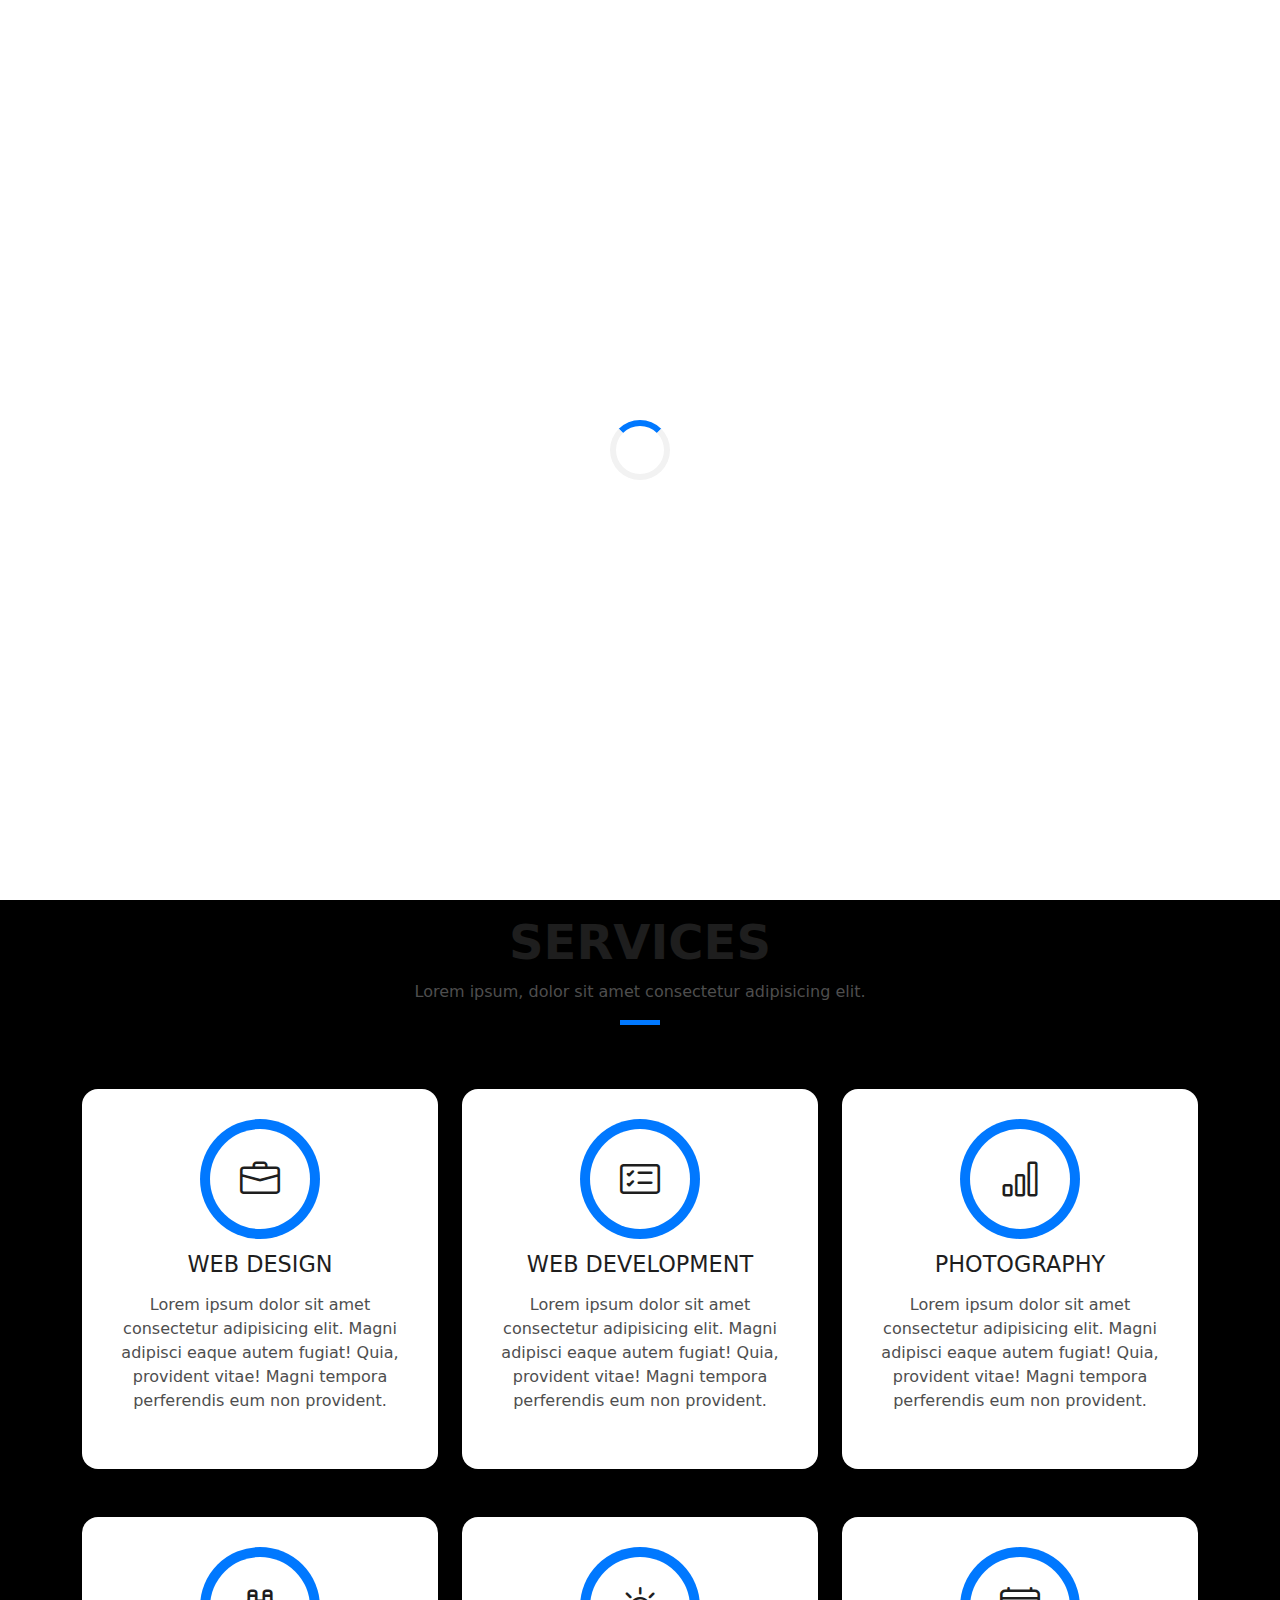
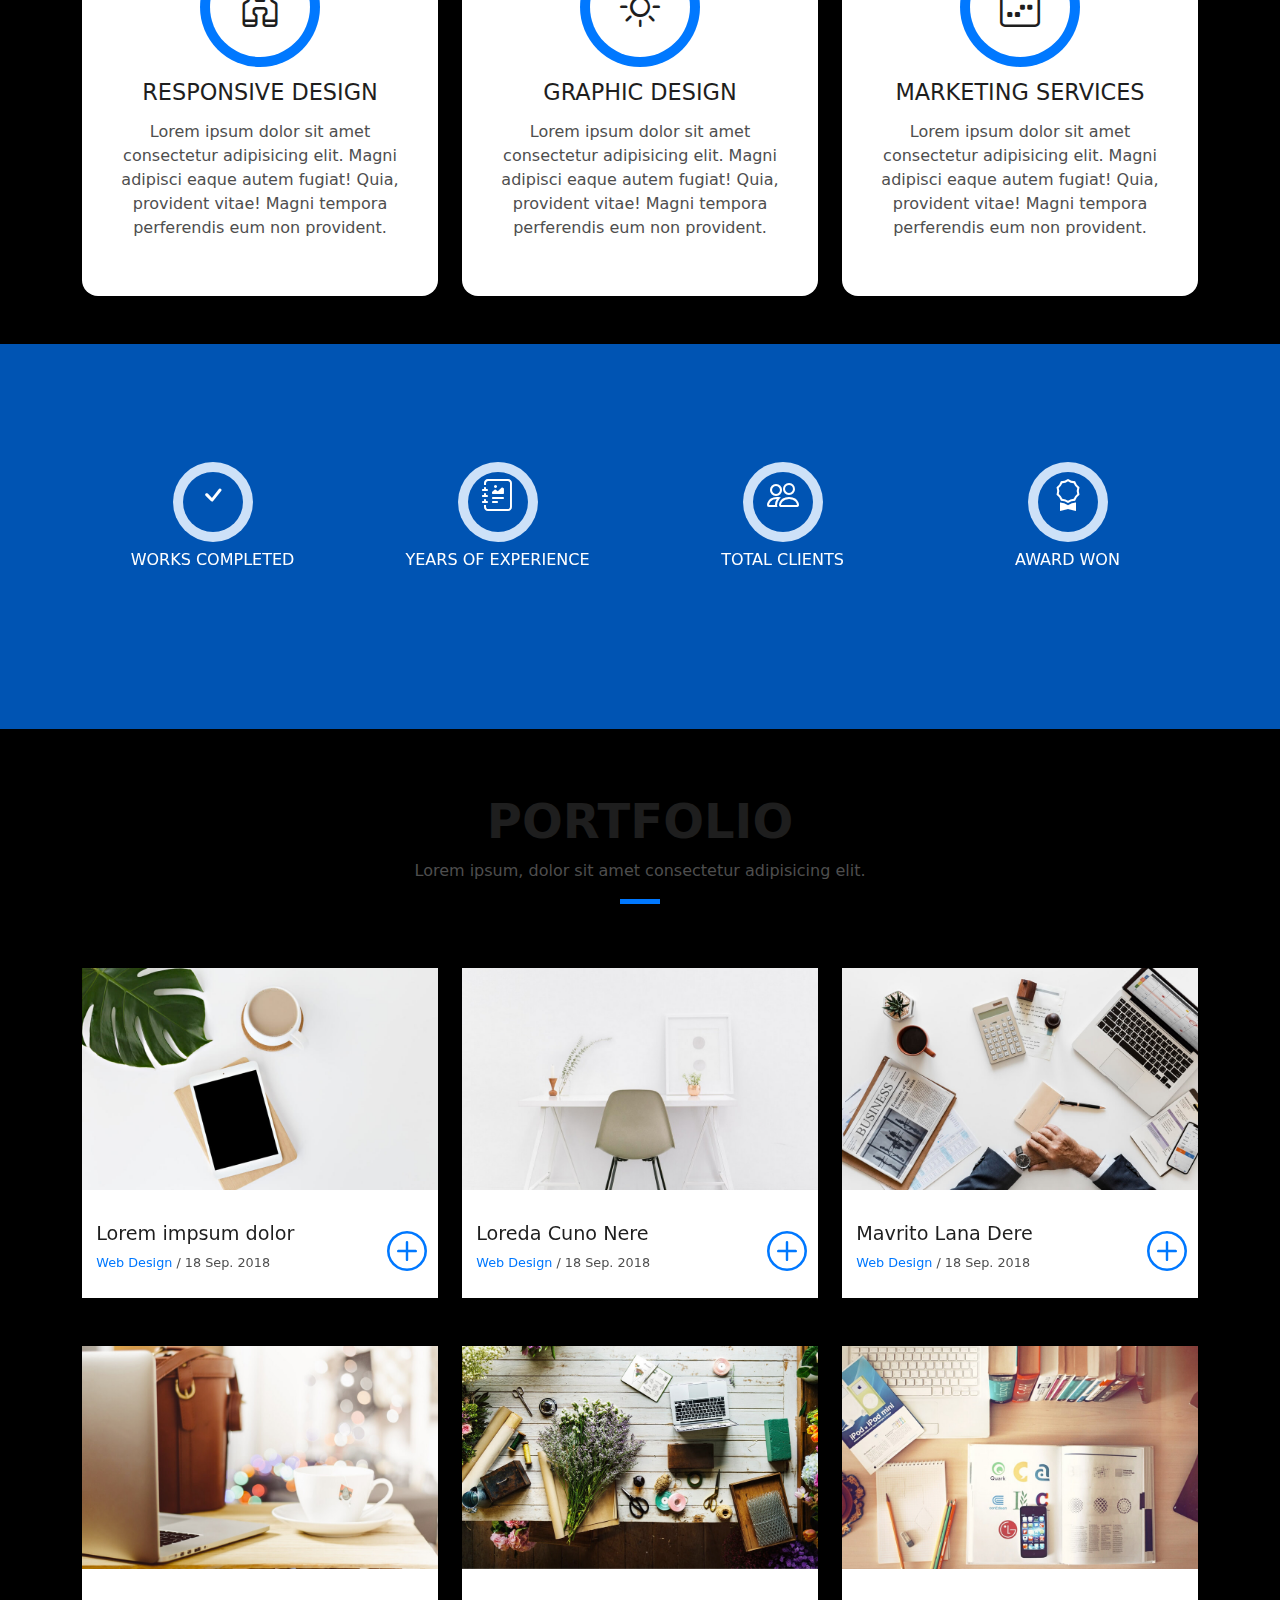
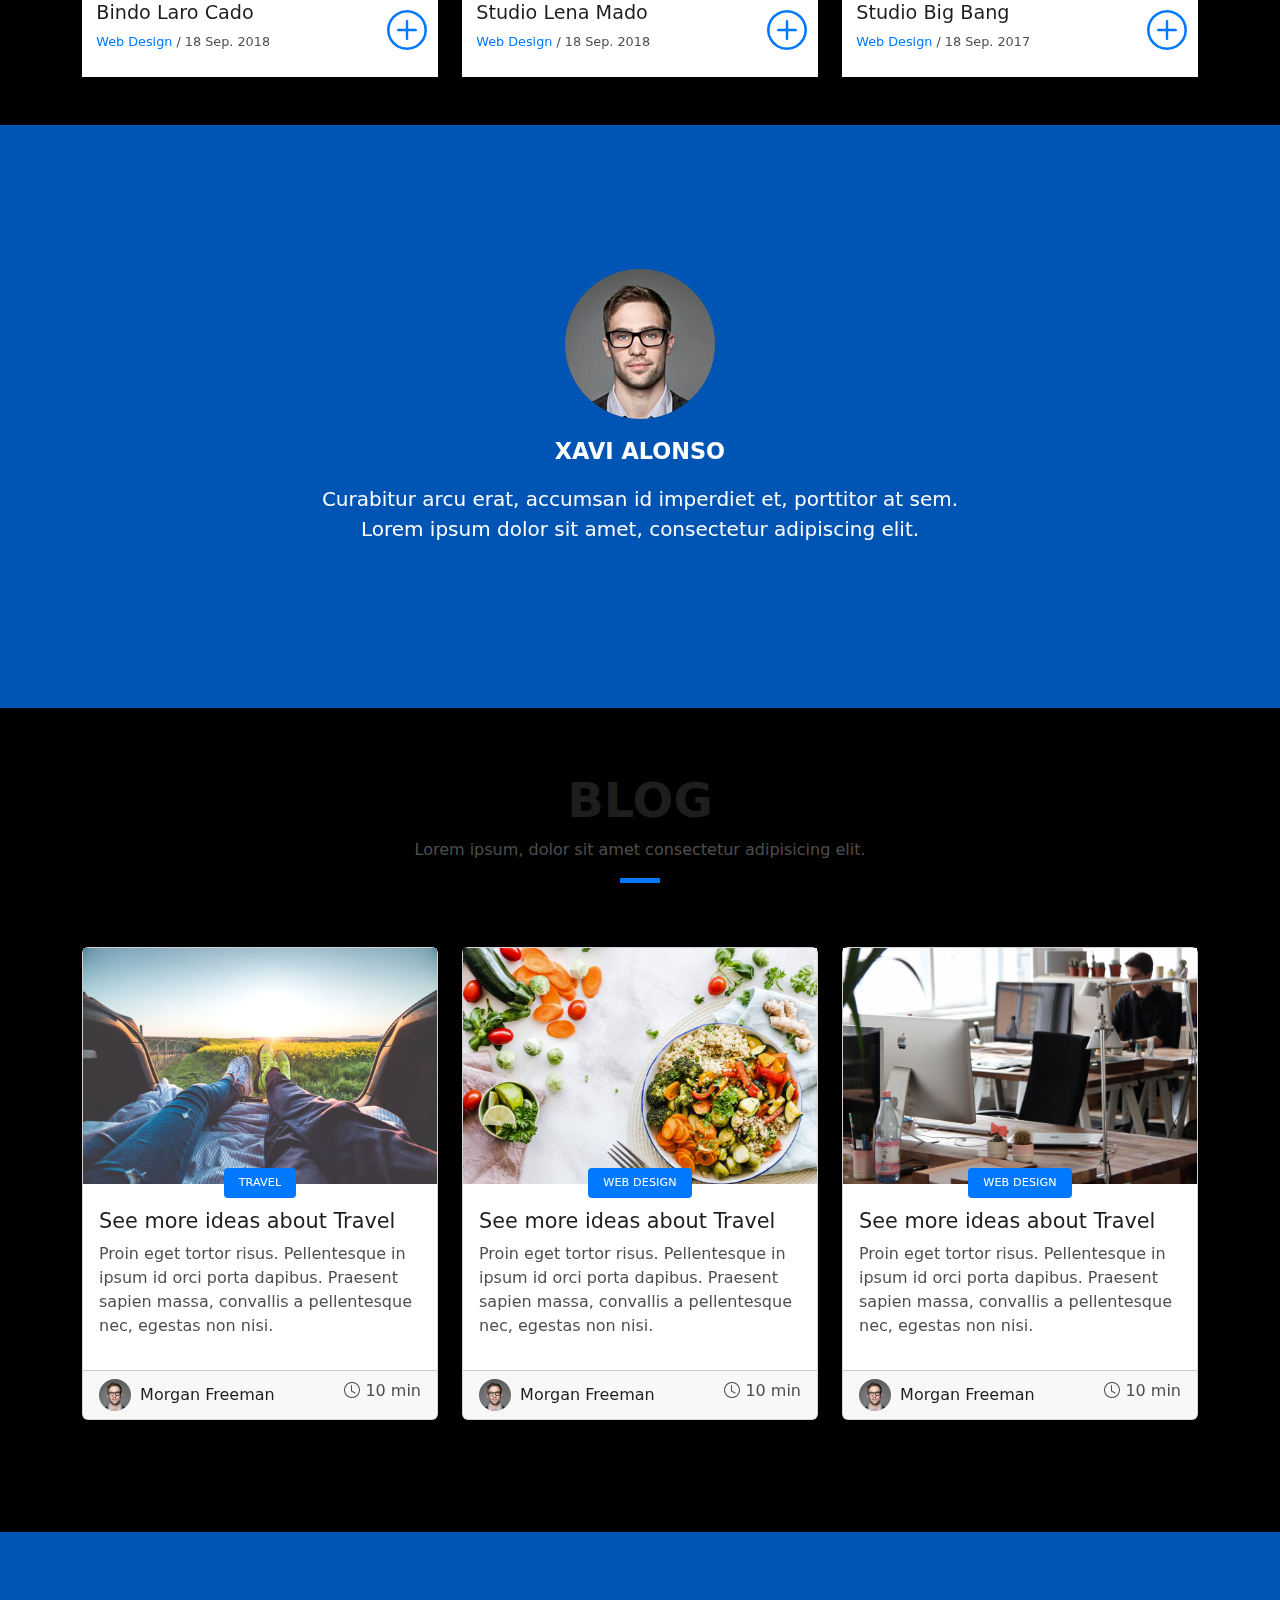
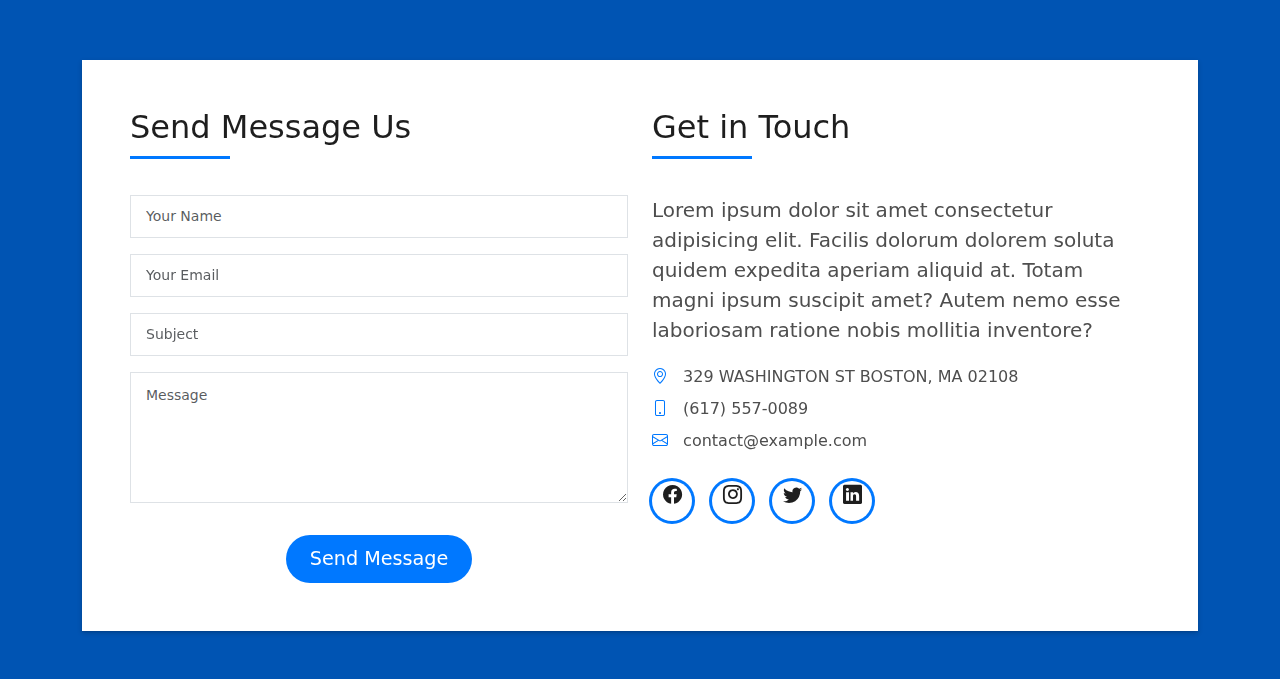
==== index.html @ e600f0d4 "Update index.html" ====
<!DOCTYPE html>
<html lang="en">

<head>
  <meta charset="utf-8">
  <meta content="width=device-width, initial-scale=1.0" name="viewport">

  <title>Eva's Portfolio - Index</title>
  <meta content="" name="description">
  <meta content="" name="keywords">

  <!-- Favicons -->
  <link href="assets/img/favicon.png" rel="icon">
  <link href="assets/img/apple-touch-icon.png" rel="apple-touch-icon">

  <!-- Vendor CSS Files -->
  <link href="assets/vendor/more/css/bootstrap.min.css" rel="stylesheet">
  <link href="assets/vendor/bootstrap-icons/bootstrap-icons.css" rel="stylesheet">
  <link href="assets/vendor/glightbox/css/glightbox.min.css" rel="stylesheet">
  <link href="assets/vendor/swiper/swiper-bundle.min.css" rel="stylesheet">

  <!-- Main CSS File -->
  <link href="assets/css/style.css" rel="stylesheet">

</head>

<body>

  <!-- ======= Header ======= -->
  <header id="header" class="fixed-top">
    <div class="container d-flex align-items-center justify-content-between">

      <!-- <h1 class="logo"><a href="index.html">Eva</a></h1></a>-->
      <a href="index.html" class="logo"><img src="assets/img/logo.png" alt="" class="img-fluid">

      <nav id="navbar" class="navbar">
        <ul>
          <li><a class="nav-link scrollto active" href="#hero">Home</a></li>
          <li><a class="nav-link scrollto" href="#about">About</a></li>
          <li><a class="nav-link scrollto" href="#services">Services</a></li>
          <li><a class="nav-link scrollto " href="#work">Work</a></li>
          <li><a class="nav-link scrollto " href="#blog">Blog</a></li>
          <li class="dropdown"><a href="#"><span>Drop Down</span> <i class="bi bi-chevron-down"></i></a>
            <ul>
              <li><a href="#">Drop Down 1</a></li>
              <li class="dropdown"><a href="#"><span>Deep Drop Down</span> <i class="bi bi-chevron-right"></i></a>
                <ul>
                  <li><a href="#">Deep Drop Down 1</a></li>
                  <li><a href="#">Deep Drop Down 2</a></li>
                  <li><a href="#">Deep Drop Down 3</a></li>
                  <li><a href="#">Deep Drop Down 4</a></li>
                  <li><a href="#">Deep Drop Down 5</a></li>
                </ul>
              </li>
              <li><a href="#">Drop Down 2</a></li>
              <li><a href="#">Drop Down 3</a></li>
              <li><a href="#">Drop Down 4</a></li>
            </ul>
          </li>
          <li><a class="nav-link scrollto" href="#contact">Contact</a></li>
        </ul>
        <i class="bi bi-list mobile-nav-toggle"></i>
      </nav><!-- .navbar -->

    </div>
  </header><!-- End Header -->

  <!-- ======= Hero Section ======= -->
<!-- The video -->
<video autoplay muted loop id="myVideo">
  <source src="vid-bg.mp4" type="video/mp4">
</video>
  
 <!-- <div id="hero" class="hero route bg-image" style="background-image: url(assets/img/eva-bg.jpeg)"> -->
    <div class="overlay-itro"></div>
    <div class="hero-content display-table">
      <div class="table-cell">
        <div class="container">
          <!--<p class="display-6 color-d">Hello, world!</p>-->
          <h1 class="hero-title mb-4">I am Eva Lim</h1>
          <p class="hero-subtitle"><span class="typed" data-typed-items="Business Analyst, Enthusiastic, Explorer, Motivated"></span></p>
          <!-- <p class="pt-3"><a class="btn btn-primary btn js-scroll px-4" href="#about" role="button">Learn More</a></p> -->
        </div>
      </div>
    </div>
  </div><!-- End Hero Section -->

  <main id="main">

    <!-- ======= About Section ======= -->
    <section id="about" class="about-mf sect-pt4 route">
      <div class="container">
        <div class="row">
          <div class="col-sm-12">
            <div class="box-shadow-full">
              <div class="row">
                <div class="col-md-6">
                  <div class="row">
                    <div class="col-sm-6 col-md-5">
                      <div class="about-img">
                        <img src="assets/img/testimonial-2.jpg" class="img-fluid rounded b-shadow-a" alt="">
                      </div>
                    </div>
                    <div class="col-sm-6 col-md-7">
                      <div class="about-info">
                        <p><span class="title-s">Name: </span> <span>Eva Lim</span></p>
                        <p><span class="title-s">Profile: </span> <span>Business Analyst</span></p>
                        <p><span class="title-s">Email: </span> <span>evalim0509@gmail.com</span></p>
                        <p><span class="title-s">Phone: </span> <span>+6018-3106902</span></p>
                      </div>
                    </div>
                  </div>
                  <div class="skill-mf">
                    <p class="title-s">Skill</p>
                    <span>HTML</span> <span class="pull-right">85%</span>
                    <div class="progress">
                      <div class="progress-bar" role="progressbar" style="width: 85%;" aria-valuenow="85" aria-valuemin="0" aria-valuemax="100"></div>
                    </div>
                    <span>CSS3</span> <span class="pull-right">75%</span>
                    <div class="progress">
                      <div class="progress-bar" role="progressbar" style="width: 75%" aria-valuenow="75" aria-valuemin="0" aria-valuemax="100"></div>
                    </div>
                    <span>PHP</span> <span class="pull-right">50%</span>
                    <div class="progress">
                      <div class="progress-bar" role="progressbar" style="width: 50%" aria-valuenow="50" aria-valuemin="0" aria-valuemax="100"></div>
                    </div>
                    <span>JAVASCRIPT</span> <span class="pull-right">90%</span>
                    <div class="progress">
                      <div class="progress-bar" role="progressbar" style="width: 90%" aria-valuenow="90" aria-valuemin="0" aria-valuemax="100"></div>
                    </div>
                  </div>
                </div>
                <div class="col-md-6">
                  <div class="about-me pt-4 pt-md-0">
                    <div class="title-box-2">
                      <h5 class="title-left">
                        About me
                      </h5>
                    </div>
                    <p class="lead">
                      Curabitur non nulla sit amet nisl tempus convallis quis ac lectus. Curabitur arcu erat, accumsan id
                      imperdiet et, porttitor
                      at sem. Praesent sapien massa, convallis a pellentesque nec, egestas non nisi. Nulla
                      porttitor accumsan tincidunt.
                    </p>
                    <p class="lead">
                      Mauris blandit aliquet elit, eget tincidunt nibh pulvinar a. Vivamus suscipit tortor eget felis
                      porttitor volutpat. Vestibulum
                      ac diam sit amet quam vehicula elementum sed sit amet dui. porttitor at sem.
                    </p>
                    <p class="lead">
                      Nulla porttitor accumsan tincidunt. Quisque velit nisi, pretium ut lacinia in, elementum id enim.
                      Nulla porttitor accumsan
                      tincidunt. Mauris blandit aliquet elit, eget tincidunt nibh pulvinar a.
                    </p>
                  </div>
                </div>
              </div>
            </div>
          </div>
        </div>
      </div>
    </section><!-- End About Section -->

    <!-- ======= Services Section ======= -->
    <section id="services" class="services-mf pt-5 route">
      <div class="container">
        <div class="row">
          <div class="col-sm-12">
            <div class="title-box text-center">
              <h3 class="title-a">
                Services
              </h3>
              <p class="subtitle-a">
                Lorem ipsum, dolor sit amet consectetur adipisicing elit.
              </p>
              <div class="line-mf"></div>
            </div>
          </div>
        </div>
        <div class="row">
          <div class="col-md-4">
            <div class="service-box">
              <div class="service-ico">
                <span class="ico-circle"><i class="bi bi-briefcase"></i></span>
              </div>
              <div class="service-content">
                <h2 class="s-title">Web Design</h2>
                <p class="s-description text-center">
                  Lorem ipsum dolor sit amet consectetur adipisicing elit. Magni adipisci eaque autem fugiat! Quia,
                  provident vitae! Magni
                  tempora perferendis eum non provident.
                </p>
              </div>
            </div>
          </div>
          <div class="col-md-4">
            <div class="service-box">
              <div class="service-ico">
                <span class="ico-circle"><i class="bi bi-card-checklist"></i></span>
              </div>
              <div class="service-content">
                <h2 class="s-title">Web Development</h2>
                <p class="s-description text-center">
                  Lorem ipsum dolor sit amet consectetur adipisicing elit. Magni adipisci eaque autem fugiat! Quia,
                  provident vitae! Magni
                  tempora perferendis eum non provident.
                </p>
              </div>
            </div>
          </div>
          <div class="col-md-4">
            <div class="service-box">
              <div class="service-ico">
                <span class="ico-circle"><i class="bi bi-bar-chart"></i></span>
              </div>
              <div class="service-content">
                <h2 class="s-title">Photography</h2>
                <p class="s-description text-center">
                  Lorem ipsum dolor sit amet consectetur adipisicing elit. Magni adipisci eaque autem fugiat! Quia,
                  provident vitae! Magni
                  tempora perferendis eum non provident.
                </p>
              </div>
            </div>
          </div>
          <div class="col-md-4">
            <div class="service-box">
              <div class="service-ico">
                <span class="ico-circle"><i class="bi bi-binoculars"></i></span>
              </div>
              <div class="service-content">
                <h2 class="s-title">Responsive Design</h2>
                <p class="s-description text-center">
                  Lorem ipsum dolor sit amet consectetur adipisicing elit. Magni adipisci eaque autem fugiat! Quia,
                  provident vitae! Magni
                  tempora perferendis eum non provident.
                </p>
              </div>
            </div>
          </div>
          <div class="col-md-4">
            <div class="service-box">
              <div class="service-ico">
                <span class="ico-circle"><i class="bi bi-brightness-high"></i></span>
              </div>
              <div class="service-content">
                <h2 class="s-title">Graphic Design</h2>
                <p class="s-description text-center">
                  Lorem ipsum dolor sit amet consectetur adipisicing elit. Magni adipisci eaque autem fugiat! Quia,
                  provident vitae! Magni
                  tempora perferendis eum non provident.
                </p>
              </div>
            </div>
          </div>
          <div class="col-md-4">
            <div class="service-box">
              <div class="service-ico">
                <span class="ico-circle"><i class="bi bi-calendar4-week"></i></span>
              </div>
              <div class="service-content">
                <h2 class="s-title">Marketing Services</h2>
                <p class="s-description text-center">
                  Lorem ipsum dolor sit amet consectetur adipisicing elit. Magni adipisci eaque autem fugiat! Quia,
                  provident vitae! Magni
                  tempora perferendis eum non provident.
                </p>
              </div>
            </div>
          </div>
        </div>
      </div>
    </section><!-- End Services Section -->

    <!-- ======= Counter Section ======= -->
    <div class="section-counter paralax-mf bg-image" style="background-image: url(assets/img/counters-bg.jpg)">
      <div class="overlay-mf"></div>
      <div class="container position-relative">
        <div class="row">
          <div class="col-sm-3 col-lg-3">
            <div class="counter-box counter-box pt-4 pt-md-0">
              <div class="counter-ico">
                <span class="ico-circle"><i class="bi bi-check"></i></span>
              </div>
              <div class="counter-num">
                <p data-purecounter-start="0" data-purecounter-end="450" data-purecounter-duration="1" class="counter purecounter"></p>
                <span class="counter-text">WORKS COMPLETED</span>
              </div>
            </div>
          </div>
          <div class="col-sm-3 col-lg-3">
            <div class="counter-box pt-4 pt-md-0">
              <div class="counter-ico">
                <span class="ico-circle"><i class="bi bi-journal-richtext"></i></span>
              </div>
              <div class="counter-num">
                <p data-purecounter-start="0" data-purecounter-end="25" data-purecounter-duration="1" class="counter purecounter"></p>
                <span class="counter-text">YEARS OF EXPERIENCE</span>
              </div>
            </div>
          </div>
          <div class="col-sm-3 col-lg-3">
            <div class="counter-box pt-4 pt-md-0">
              <div class="counter-ico">
                <span class="ico-circle"><i class="bi bi-people"></i></span>
              </div>
              <div class="counter-num">
                <p data-purecounter-start="0" data-purecounter-end="550" data-purecounter-duration="1" class="counter purecounter"></p>
                <span class="counter-text">TOTAL CLIENTS</span>
              </div>
            </div>
          </div>
          <div class="col-sm-3 col-lg-3">
            <div class="counter-box pt-4 pt-md-0">
              <div class="counter-ico">
                <span class="ico-circle"><i class="bi bi-award"></i></span>
              </div>
              <div class="counter-num">
                <p data-purecounter-start="0" data-purecounter-end="48" data-purecounter-duration="1" class="counter purecounter"></p>
                <span class="counter-text">AWARD WON</span>
              </div>
            </div>
          </div>
        </div>
      </div>
    </div><!-- End Counter Section -->

    <!-- ======= Portfolio Section ======= -->
    <section id="work" class="portfolio-mf sect-pt4 route">
      <div class="container">
        <div class="row">
          <div class="col-sm-12">
            <div class="title-box text-center">
              <h3 class="title-a">
                Portfolio
              </h3>
              <p class="subtitle-a">
                Lorem ipsum, dolor sit amet consectetur adipisicing elit.
              </p>
              <div class="line-mf"></div>
            </div>
          </div>
        </div>
        <div class="row">
          <div class="col-md-4">
            <div class="work-box">
              <a href="assets/img/work-1.jpg" data-gallery="portfolioGallery" class="portfolio-lightbox">
                <div class="work-img">
                  <img src="assets/img/work-1.jpg" alt="" class="img-fluid">
                </div>
              </a>
              <div class="work-content">
                <div class="row">
                  <div class="col-sm-8">
                    <h2 class="w-title">Lorem impsum dolor</h2>
                    <div class="w-more">
                      <span class="w-ctegory">Web Design</span> / <span class="w-date">18 Sep. 2018</span>
                    </div>
                  </div>
                  <div class="col-sm-4">
                    <div class="w-like">
                      <a href="portfolio-details.html"> <span class="bi bi-plus-circle"></span></a>
                    </div>
                  </div>
                </div>
              </div>
            </div>
          </div>
          <div class="col-md-4">
            <div class="work-box">
              <a href="assets/img/work-2.jpg" data-gallery="portfolioGallery" class="portfolio-lightbox">
                <div class="work-img">
                  <img src="assets/img/work-2.jpg" alt="" class="img-fluid">
                </div>
              </a>
              <div class="work-content">
                <div class="row">
                  <div class="col-sm-8">
                    <h2 class="w-title">Loreda Cuno Nere</h2>
                    <div class="w-more">
                      <span class="w-ctegory">Web Design</span> / <span class="w-date">18 Sep. 2018</span>
                    </div>
                  </div>
                  <div class="col-sm-4">
                    <div class="w-like">
                      <a href="portfolio-details.html"> <span class="bi bi-plus-circle"></span></a>
                    </div>
                  </div>
                </div>
              </div>
            </div>
          </div>
          <div class="col-md-4">
            <div class="work-box">
              <a href="assets/img/work-3.jpg" data-gallery="portfolioGallery" class="portfolio-lightbox">
                <div class="work-img">
                  <img src="assets/img/work-3.jpg" alt="" class="img-fluid">
                </div>
              </a>
              <div class="work-content">
                <div class="row">
                  <div class="col-sm-8">
                    <h2 class="w-title">Mavrito Lana Dere</h2>
                    <div class="w-more">
                      <span class="w-ctegory">Web Design</span> / <span class="w-date">18 Sep. 2018</span>
                    </div>
                  </div>
                  <div class="col-sm-4">
                    <div class="w-like">
                      <a href="portfolio-details.html"> <span class="bi bi-plus-circle"></span></a>
                    </div>
                  </div>
                </div>
              </div>
            </div>
          </div>
          <div class="col-md-4">
            <div class="work-box">
              <a href="assets/img/work-4.jpg" data-gallery="portfolioGallery" class="portfolio-lightbox">
                <div class="work-img">
                  <img src="assets/img/work-4.jpg" alt="" class="img-fluid">
                </div>
              </a>
              <div class="work-content">
                <div class="row">
                  <div class="col-sm-8">
                    <h2 class="w-title">Bindo Laro Cado</h2>
                    <div class="w-more">
                      <span class="w-ctegory">Web Design</span> / <span class="w-date">18 Sep. 2018</span>
                    </div>
                  </div>
                  <div class="col-sm-4">
                    <div class="w-like">
                      <a href="portfolio-details.html"> <span class="bi bi-plus-circle"></span></a>
                    </div>
                  </div>
                </div>
              </div>
            </div>
          </div>
          <div class="col-md-4">
            <div class="work-box">
              <a href="assets/img/work-5.jpg" data-gallery="portfolioGallery" class="portfolio-lightbox">
                <div class="work-img">
                  <img src="assets/img/work-5.jpg" alt="" class="img-fluid">
                </div>
              </a>
              <div class="work-content">
                <div class="row">
                  <div class="col-sm-8">
                    <h2 class="w-title">Studio Lena Mado</h2>
                    <div class="w-more">
                      <span class="w-ctegory">Web Design</span> / <span class="w-date">18 Sep. 2018</span>
                    </div>
                  </div>
                  <div class="col-sm-4">
                    <div class="w-like">
                      <a href="portfolio-details.html"> <span class="bi bi-plus-circle"></span></a>
                    </div>
                  </div>
                </div>
              </div>
            </div>
          </div>
          <div class="col-md-4">
            <div class="work-box">
              <a href="assets/img/work-6.jpg" data-gallery="portfolioGallery" class="portfolio-lightbox">
                <div class="work-img">
                  <img src="assets/img/work-6.jpg" alt="" class="img-fluid">
                </div>
              </a>
              <div class="work-content">
                <div class="row">
                  <div class="col-sm-8">
                    <h2 class="w-title">Studio Big Bang</h2>
                    <div class="w-more">
                      <span class="w-ctegory">Web Design</span> / <span class="w-date">18 Sep. 2017</span>
                    </div>
                  </div>
                  <div class="col-sm-4">
                    <div class="w-like">
                      <a href="portfolio-details.html"> <span class="bi bi-plus-circle"></span></a>
                    </div>
                  </div>
                </div>
              </div>
            </div>
          </div>

        </div>
      </div>
    </section><!-- End Portfolio Section -->

    <!-- ======= Testimonials Section ======= -->
    <div class="testimonials paralax-mf bg-image" style="background-image: url(assets/img/overlay-bg.jpg)">
      <div class="overlay-mf"></div>
      <div class="container">
        <div class="row">
          <div class="col-md-12">

            <div class="testimonials-slider swiper" data-aos="fade-up" data-aos-delay="100">
              <div class="swiper-wrapper">

                <div class="swiper-slide">
                  <div class="testimonial-box">
                    <div class="author-test">
                      <img src="assets/img/testimonial-2.jpg" alt="" class="rounded-circle b-shadow-a">
                      <span class="author">Xavi Alonso</span>
                    </div>
                    <div class="content-test">
                      <p class="description lead">
                        Curabitur arcu erat, accumsan id imperdiet et, porttitor at sem. Lorem ipsum dolor sit amet,
                        consectetur adipiscing elit.
                      </p>
                    </div>
                  </div>
                </div><!-- End testimonial item -->

                <div class="swiper-slide">
                  <div class="testimonial-box">
                    <div class="author-test">
                      <img src="assets/img/testimonial-4.jpg" alt="" class="rounded-circle b-shadow-a">
                      <span class="author">Marta Socrate</span>
                    </div>
                    <div class="content-test">
                      <p class="description lead">
                        Curabitur arcu erat, accumsan id imperdiet et, porttitor at sem. Lorem ipsum dolor sit amet,
                        consectetur adipiscing elit.
                      </p>
                    </div>
                  </div>
                </div><!-- End testimonial item -->
              </div>
              <div class="swiper-pagination"></div>
            </div>

            <!-- <div id="testimonial-mf" class="owl-carousel owl-theme">
          
        </div> -->
          </div>
        </div>
      </div>
    </div><!-- End Testimonials Section -->

    <!-- ======= Blog Section ======= -->
    <section id="blog" class="blog-mf sect-pt4 route">
      <div class="container">
        <div class="row">
          <div class="col-sm-12">
            <div class="title-box text-center">
              <h3 class="title-a">
                Blog
              </h3>
              <p class="subtitle-a">
                Lorem ipsum, dolor sit amet consectetur adipisicing elit.
              </p>
              <div class="line-mf"></div>
            </div>
          </div>
        </div>
        <div class="row">
          <div class="col-md-4">
            <div class="card card-blog">
              <div class="card-img">
                <a href="blog-single.html"><img src="assets/img/post-1.jpg" alt="" class="img-fluid"></a>
              </div>
              <div class="card-body">
                <div class="card-category-box">
                  <div class="card-category">
                    <h6 class="category">Travel</h6>
                  </div>
                </div>
                <h3 class="card-title"><a href="blog-single.html">See more ideas about Travel</a></h3>
                <p class="card-description">
                  Proin eget tortor risus. Pellentesque in ipsum id orci porta dapibus. Praesent sapien massa, convallis
                  a pellentesque nec,
                  egestas non nisi.
                </p>
              </div>
              <div class="card-footer">
                <div class="post-author">
                  <a href="#">
                    <img src="assets/img/testimonial-2.jpg" alt="" class="avatar rounded-circle">
                    <span class="author">Morgan Freeman</span>
                  </a>
                </div>
                <div class="post-date">
                  <span class="bi bi-clock"></span> 10 min
                </div>
              </div>
            </div>
          </div>
          <div class="col-md-4">
            <div class="card card-blog">
              <div class="card-img">
                <a href="blog-single.html"><img src="assets/img/post-2.jpg" alt="" class="img-fluid"></a>
              </div>
              <div class="card-body">
                <div class="card-category-box">
                  <div class="card-category">
                    <h6 class="category">Web Design</h6>
                  </div>
                </div>
                <h3 class="card-title"><a href="blog-single.html">See more ideas about Travel</a></h3>
                <p class="card-description">
                  Proin eget tortor risus. Pellentesque in ipsum id orci porta dapibus. Praesent sapien massa, convallis
                  a pellentesque nec,
                  egestas non nisi.
                </p>
              </div>
              <div class="card-footer">
                <div class="post-author">
                  <a href="#">
                    <img src="assets/img/testimonial-2.jpg" alt="" class="avatar rounded-circle">
                    <span class="author">Morgan Freeman</span>
                  </a>
                </div>
                <div class="post-date">
                  <span class="bi bi-clock"></span> 10 min
                </div>
              </div>
            </div>
          </div>
          <div class="col-md-4">
            <div class="card card-blog">
              <div class="card-img">
                <a href="blog-single.html"><img src="assets/img/post-3.jpg" alt="" class="img-fluid"></a>
              </div>
              <div class="card-body">
                <div class="card-category-box">
                  <div class="card-category">
                    <h6 class="category">Web Design</h6>
                  </div>
                </div>
                <h3 class="card-title"><a href="blog-single.html">See more ideas about Travel</a></h3>
                <p class="card-description">
                  Proin eget tortor risus. Pellentesque in ipsum id orci porta dapibus. Praesent sapien massa, convallis
                  a pellentesque nec,
                  egestas non nisi.
                </p>
              </div>
              <div class="card-footer">
                <div class="post-author">
                  <a href="#">
                    <img src="assets/img/testimonial-2.jpg" alt="" class="avatar rounded-circle">
                    <span class="author">Morgan Freeman</span>
                  </a>
                </div>
                <div class="post-date">
                  <span class="bi bi-clock"></span> 10 min
                </div>
              </div>
            </div>
          </div>
        </div>
      </div>
    </section><!-- End Blog Section -->

    <!-- ======= Contact Section ======= -->
    <section id="contact" class="paralax-mf footer-paralax bg-image sect-mt4 route" style="background-image: url(assets/img/overlay-bg.jpg)">
      <div class="overlay-mf"></div>
      <div class="container">
        <div class="row">
          <div class="col-sm-12">
            <div class="contact-mf">
              <div id="contact" class="box-shadow-full">
                <div class="row">
                  <div class="col-md-6">
                    <div class="title-box-2">
                      <h5 class="title-left">
                        Send Message Us
                      </h5>
                    </div>
                    <div>
                      <form action="forms/contact.php" method="post" role="form" class="php-email-form">
                        <div class="row">
                          <div class="col-md-12 mb-3">
                            <div class="form-group">
                              <input type="text" name="name" class="form-control" id="name" placeholder="Your Name" required>
                            </div>
                          </div>
                          <div class="col-md-12 mb-3">
                            <div class="form-group">
                              <input type="email" class="form-control" name="email" id="email" placeholder="Your Email" required>
                            </div>
                          </div>
                          <div class="col-md-12 mb-3">
                            <div class="form-group">
                              <input type="text" class="form-control" name="subject" id="subject" placeholder="Subject" required>
                            </div>
                          </div>
                          <div class="col-md-12">
                            <div class="form-group">
                              <textarea class="form-control" name="message" rows="5" placeholder="Message" required></textarea>
                            </div>
                          </div>
                          <div class="col-md-12 text-center my-3">
                            <div class="loading">Loading</div>
                            <div class="error-message"></div>
                            <div class="sent-message">Your message has been sent. Thank you!</div>
                          </div>
                          <div class="col-md-12 text-center">
                            <button type="submit" class="button button-a button-big button-rouded">Send Message</button>
                          </div>
                        </div>
                      </form>
                    </div>
                  </div>
                  <div class="col-md-6">
                    <div class="title-box-2 pt-4 pt-md-0">
                      <h5 class="title-left">
                        Get in Touch
                      </h5>
                    </div>
                    <div class="more-info">
                      <p class="lead">
                        Lorem ipsum dolor sit amet consectetur adipisicing elit. Facilis dolorum dolorem soluta quidem
                        expedita aperiam aliquid at.
                        Totam magni ipsum suscipit amet? Autem nemo esse laboriosam ratione nobis
                        mollitia inventore?
                      </p>
                      <ul class="list-ico">
                        <li><span class="bi bi-geo-alt"></span> 329 WASHINGTON ST BOSTON, MA 02108</li>
                        <li><span class="bi bi-phone"></span> (617) 557-0089</li>
                        <li><span class="bi bi-envelope"></span> contact@example.com</li>
                      </ul>
                    </div>
                    <div class="socials">
                      <ul>
                        <li><a href=""><span class="ico-circle"><i class="bi bi-facebook"></i></span></a></li>
                        <li><a href=""><span class="ico-circle"><i class="bi bi-instagram"></i></span></a></li>
                        <li><a href=""><span class="ico-circle"><i class="bi bi-twitter"></i></span></a></li>
                        <li><a href=""><span class="ico-circle"><i class="bi bi-linkedin"></i></span></a></li>
                      </ul>
                    </div>
                  </div>
                </div>
              </div>
            </div>
          </div>
        </div>
      </div>
    </section><!-- End Contact Section -->

  </main><!-- End #main -->

  <div id="preloader"></div>
  <a href="#" class="back-to-top d-flex align-items-center justify-content-center"><i class="bi bi-arrow-up-short"></i></a>

  <!-- Vendor JS Files -->
  <script src="assets/vendor/purecounter/purecounter_vanilla.js"></script>
  <script src="assets/vendor/bootstrap/js/bootstrap.bundle.min.js"></script>
  <script src="assets/vendor/glightbox/js/glightbox.min.js"></script>
  <script src="assets/vendor/swiper/swiper-bundle.min.js"></script>
  <script src="assets/vendor/typed.js/typed.umd.js"></script>
  <script src="assets/vendor/php-email-form/validate.js"></script>

  <!-- Template Main JS File -->
  <script src="assets/js/main.js"></script>

</body>

</html>
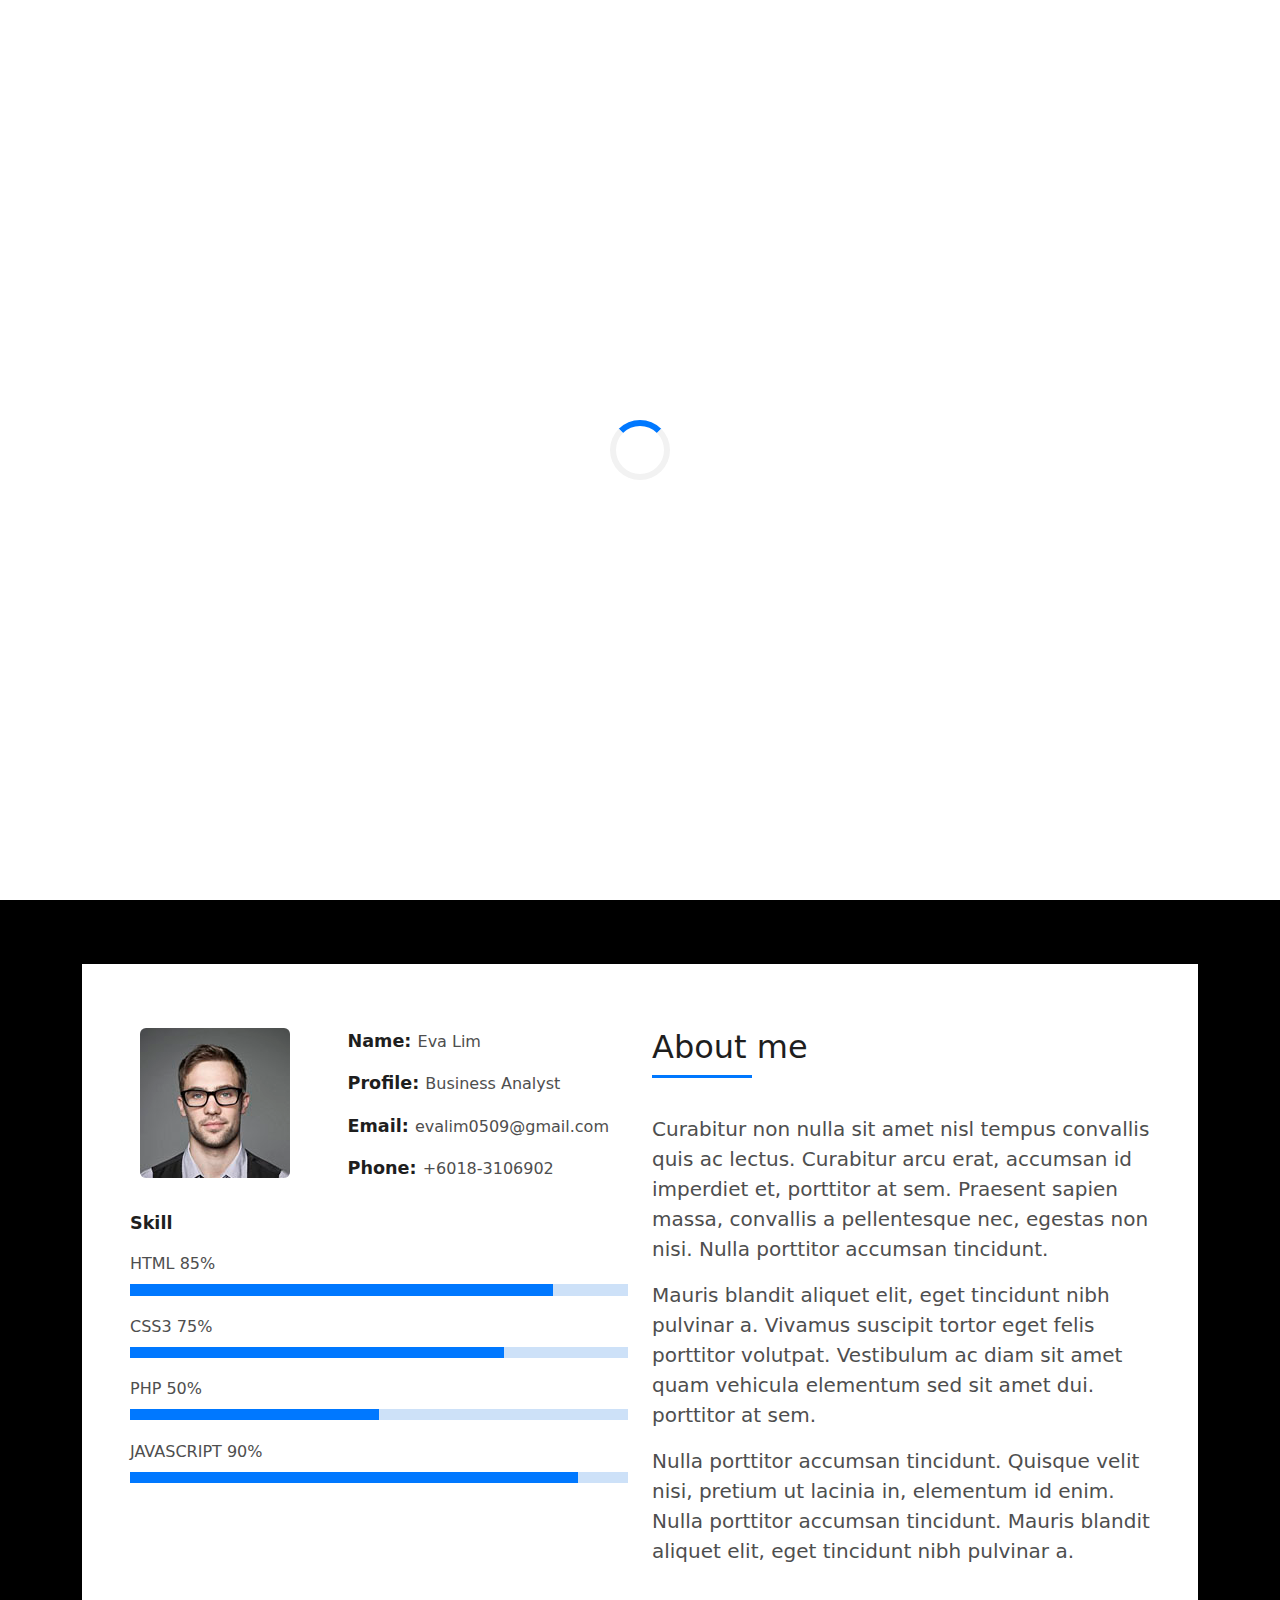
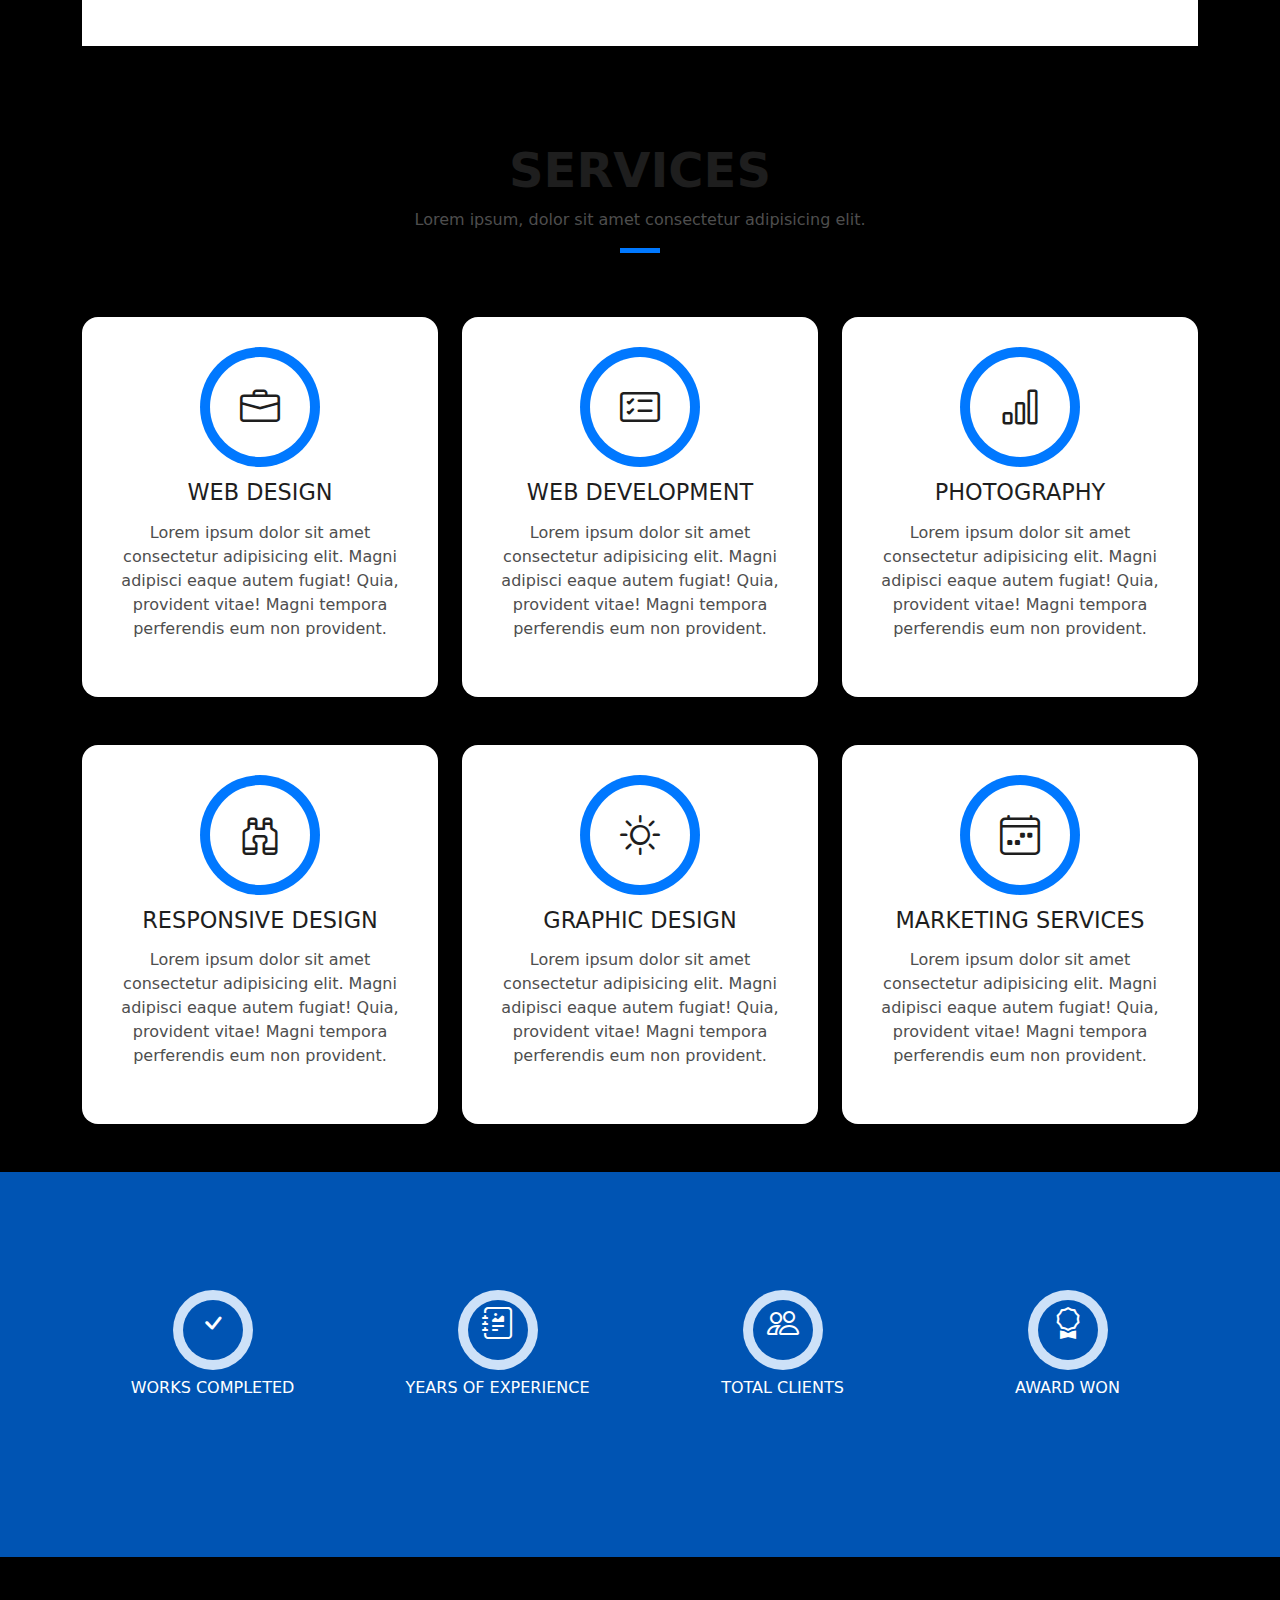
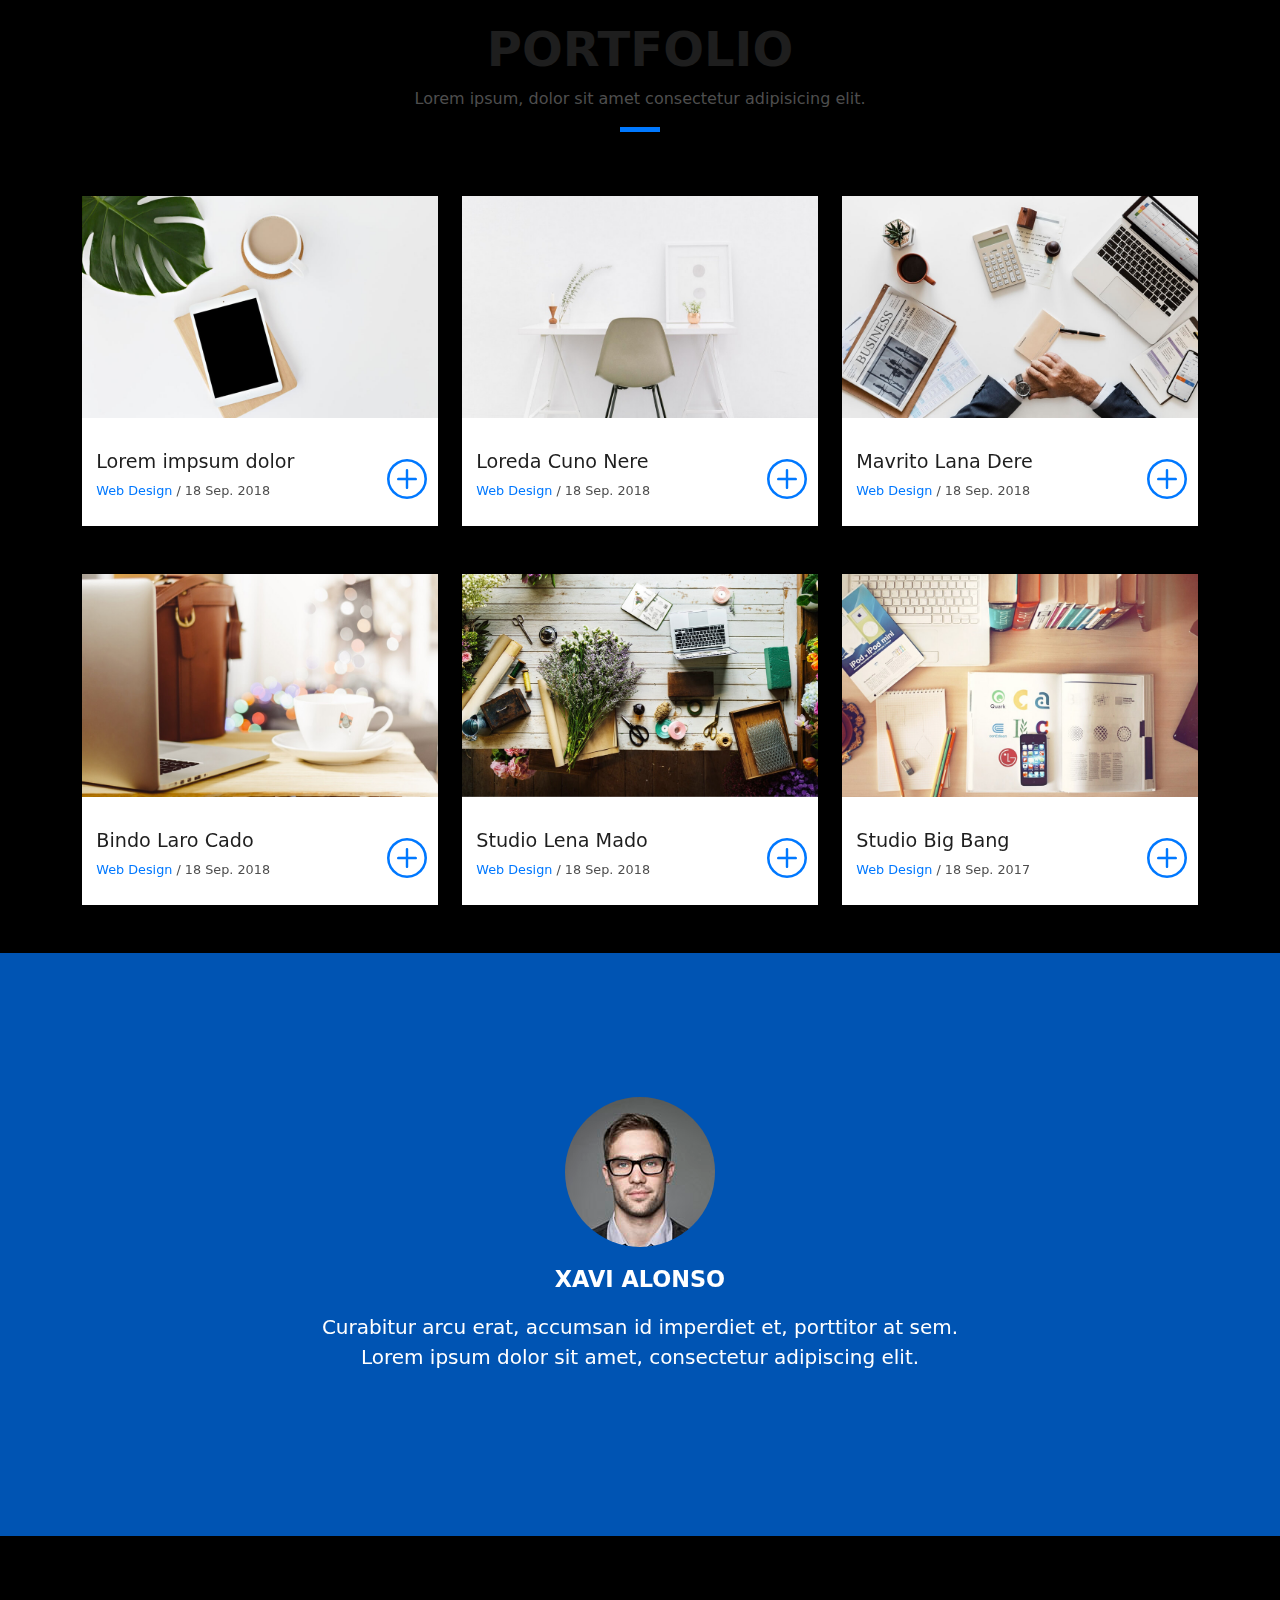
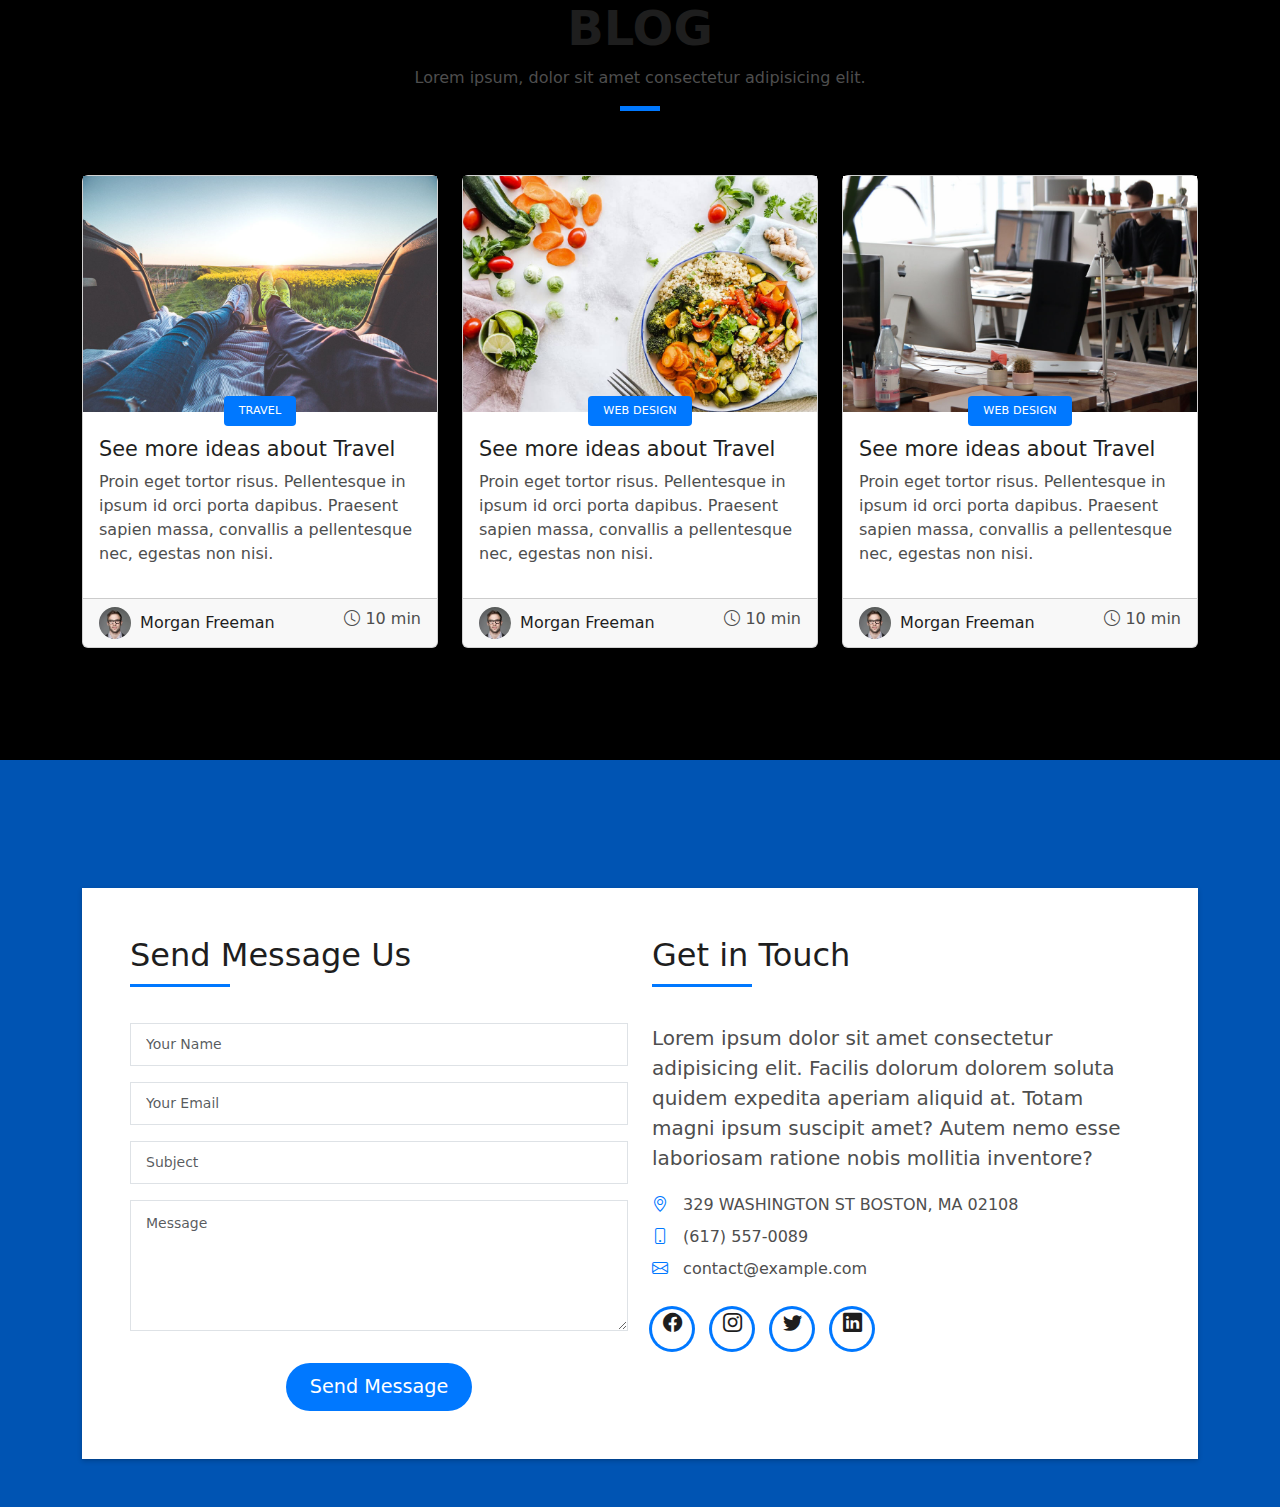
==== commit 088301ca: "Update index.html" ====
--- a/index.html
+++ b/index.html
@@ -11,7 +11,7 @@
 
   <!-- Favicons -->
   <link href="assets/img/favicon.png" rel="icon">
-  <link href="assets/img/apple-touch-icon.png" rel="apple-touch-icon">
+  <link href="assets/img/touch-icon.png" rel="touch-icon">
 
   <!-- Vendor CSS Files -->
   <link href="assets/vendor/more/css/bootstrap.min.css" rel="stylesheet">
@@ -66,13 +66,9 @@
   </header><!-- End Header -->
 
   <!-- ======= Hero Section ======= -->
-<!-- The video -->
-<video autoplay muted loop id="myVideo">
-  <source src="vid-bg.mp4" type="video/mp4">
-</video>
   
- <!-- <div id="hero" class="hero route bg-image" style="background-image: url(assets/img/eva-bg.jpeg)"> -->
-    <div class="overlay-itro"></div>
+ <div id="hero" class="hero route bg-image" style="background-image: url(assets/img/eva-bg.jpeg)">
+  <div class="overlay-itro"></div>
     <div class="hero-content display-table">
       <div class="table-cell">
         <div class="container">
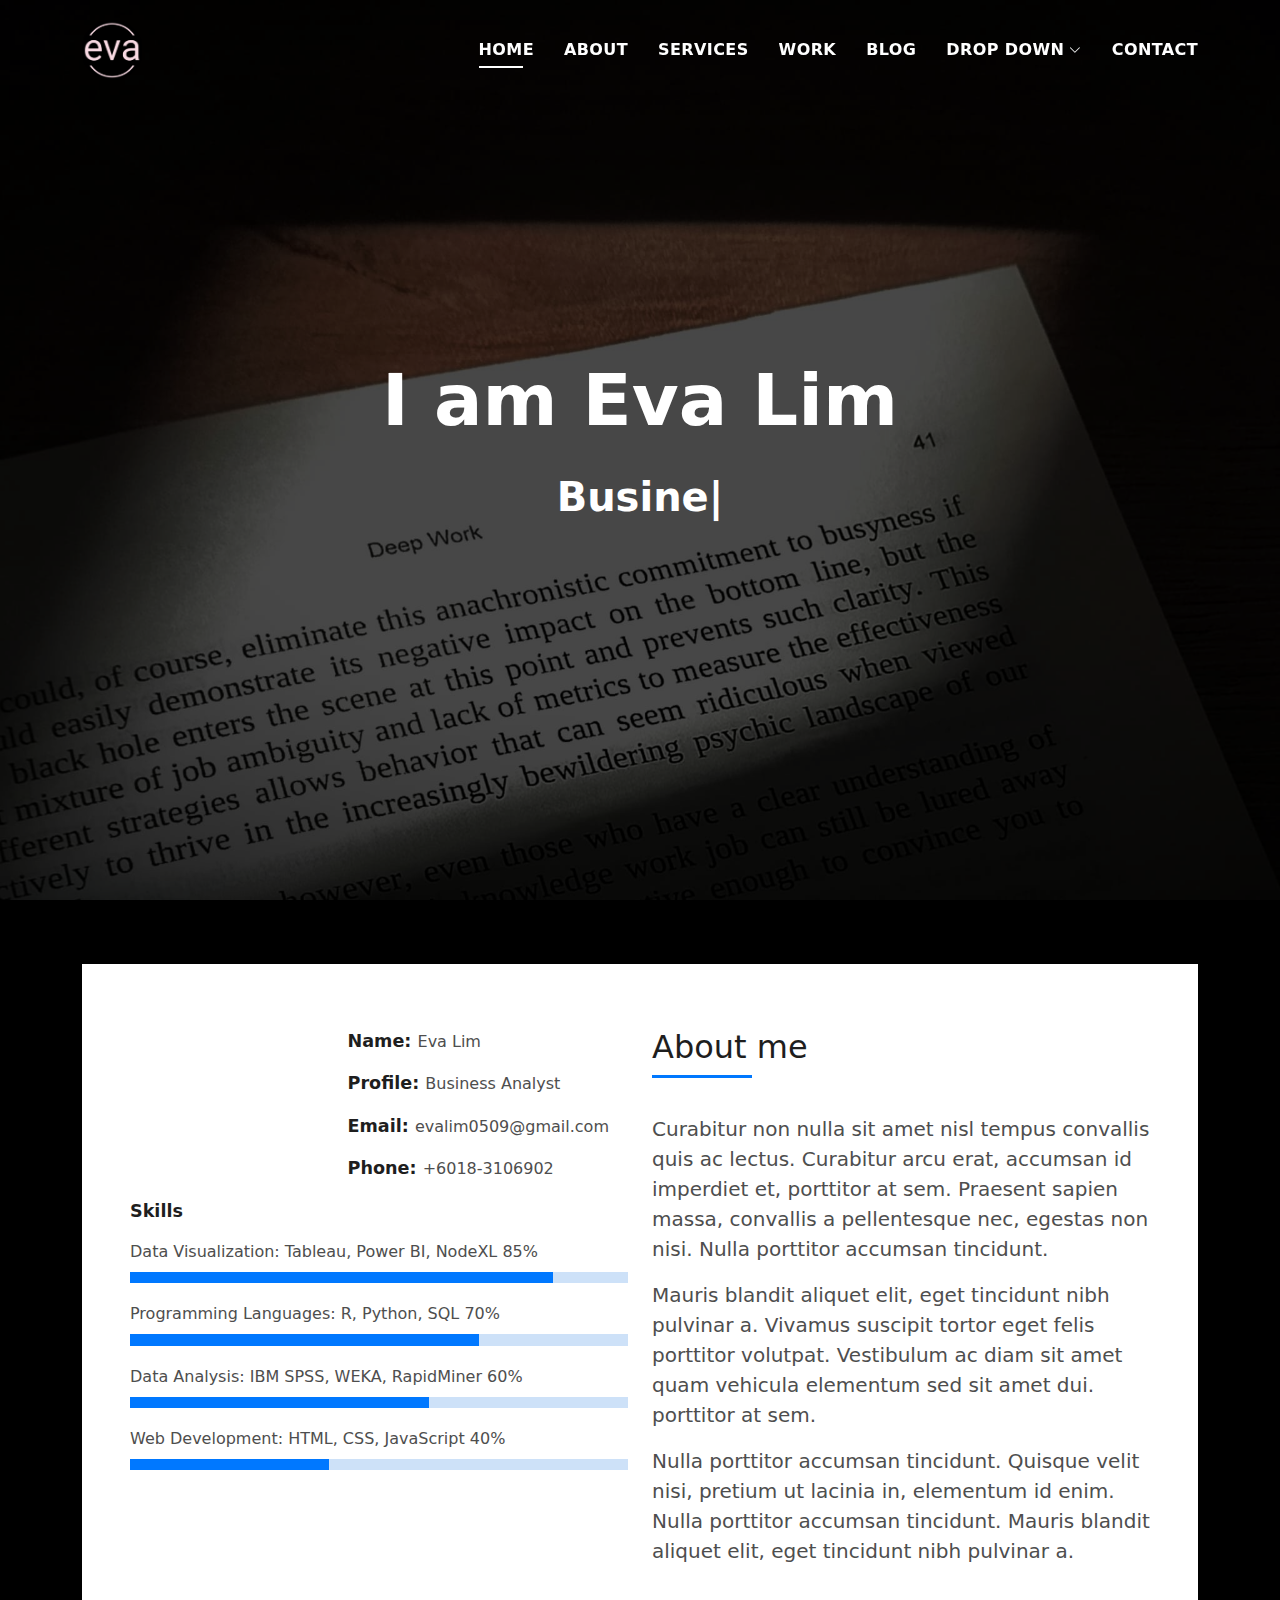
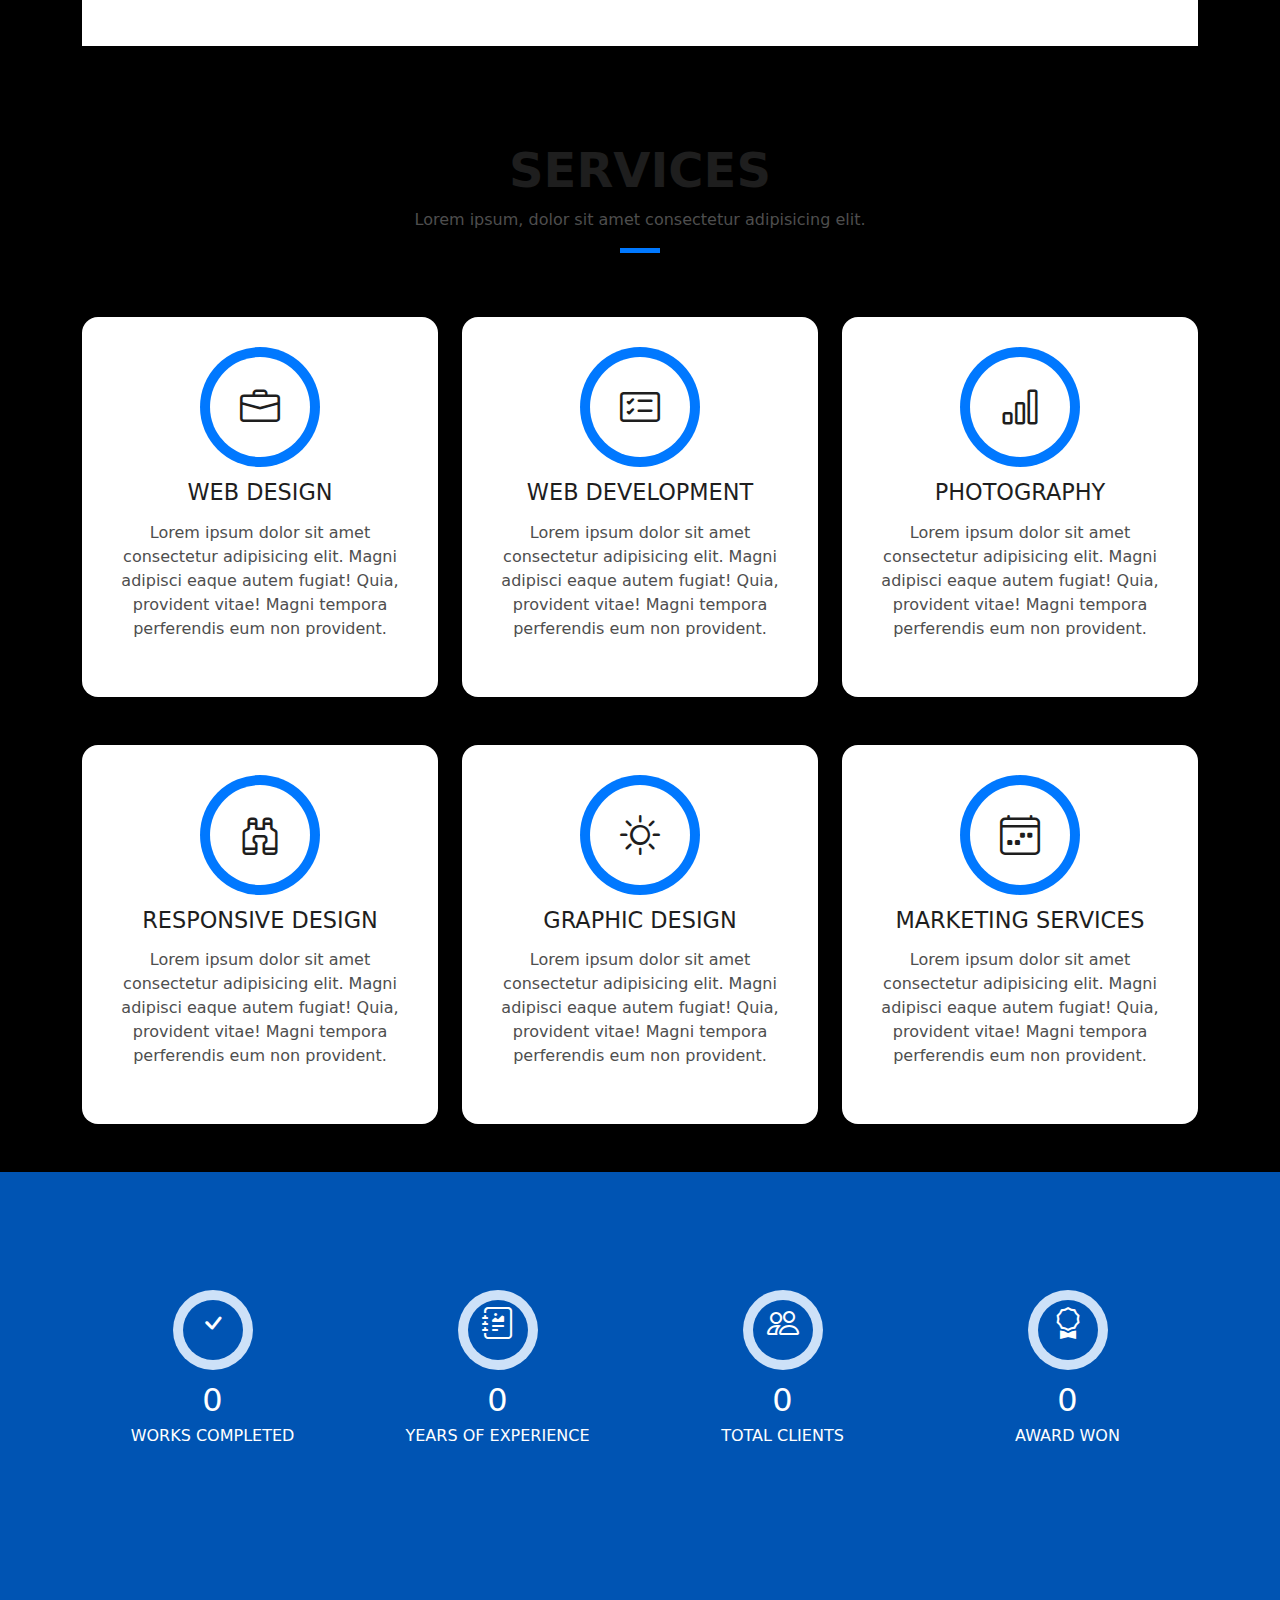
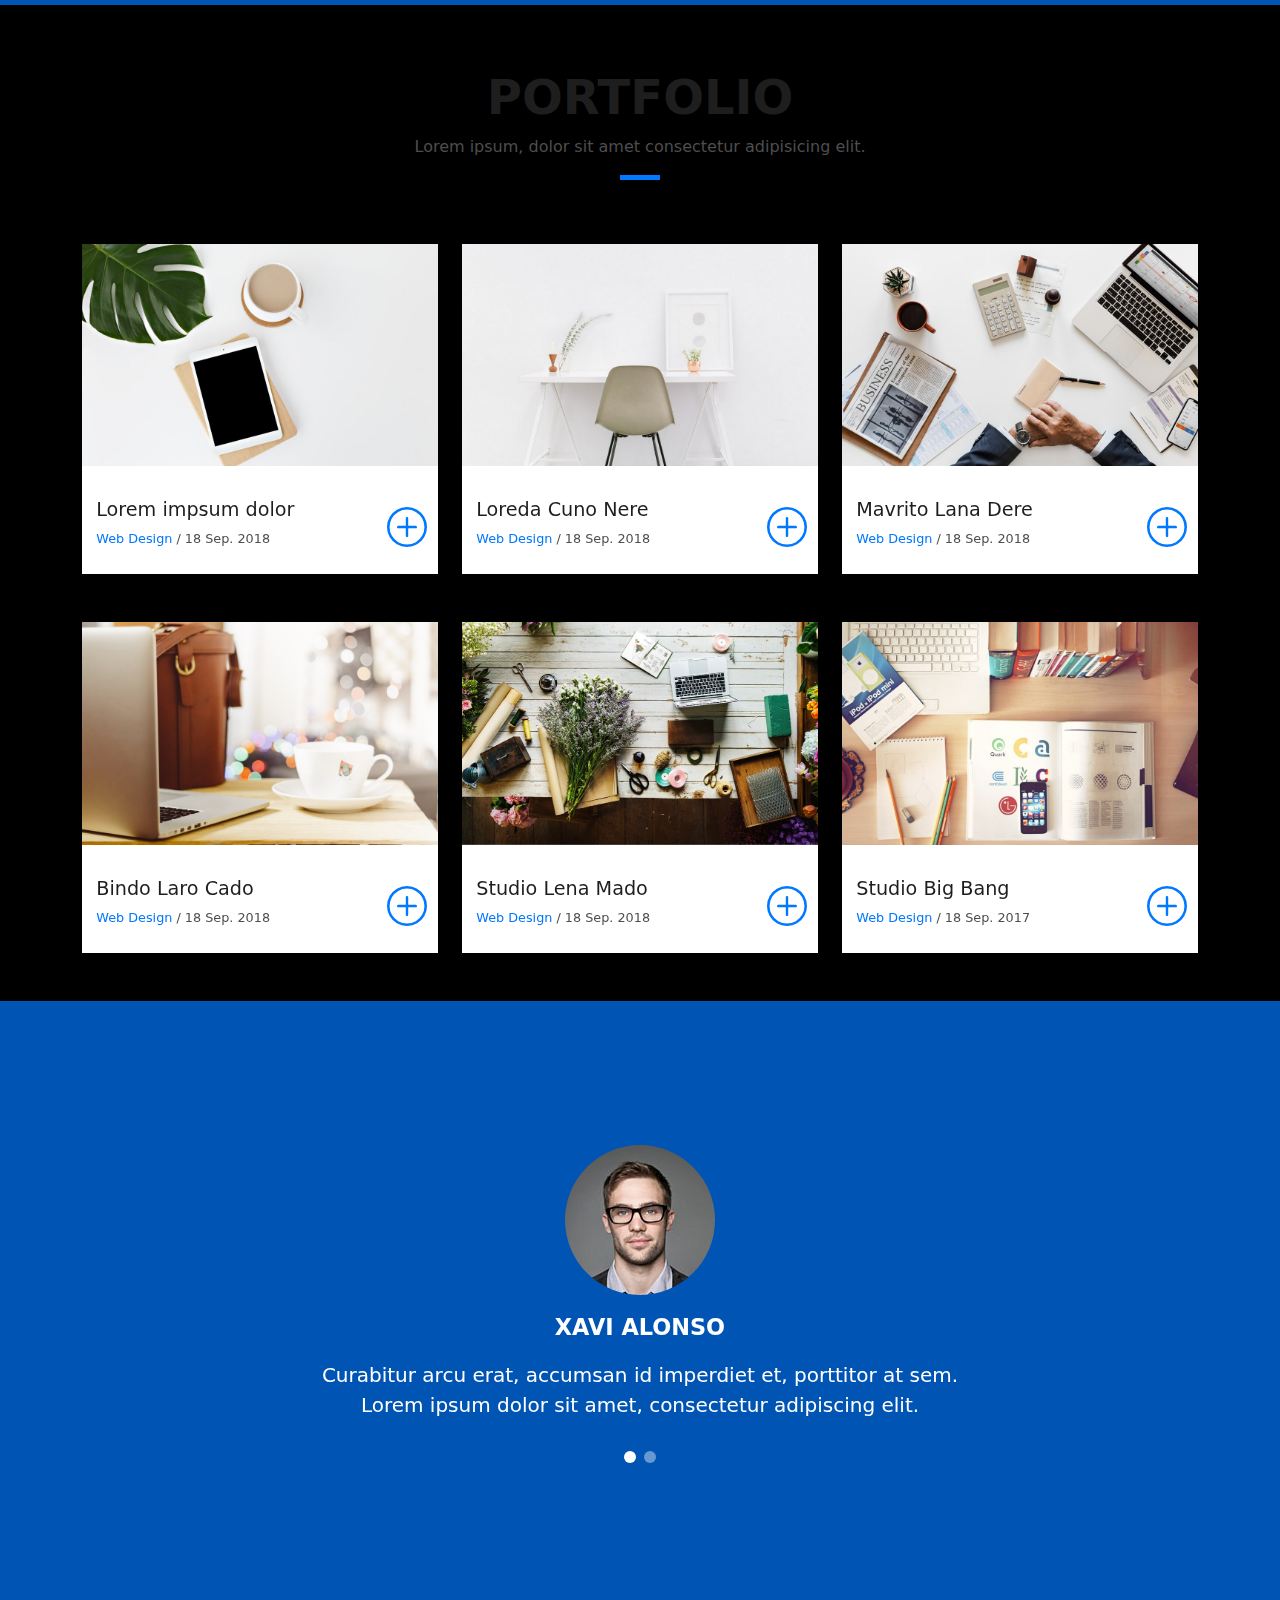
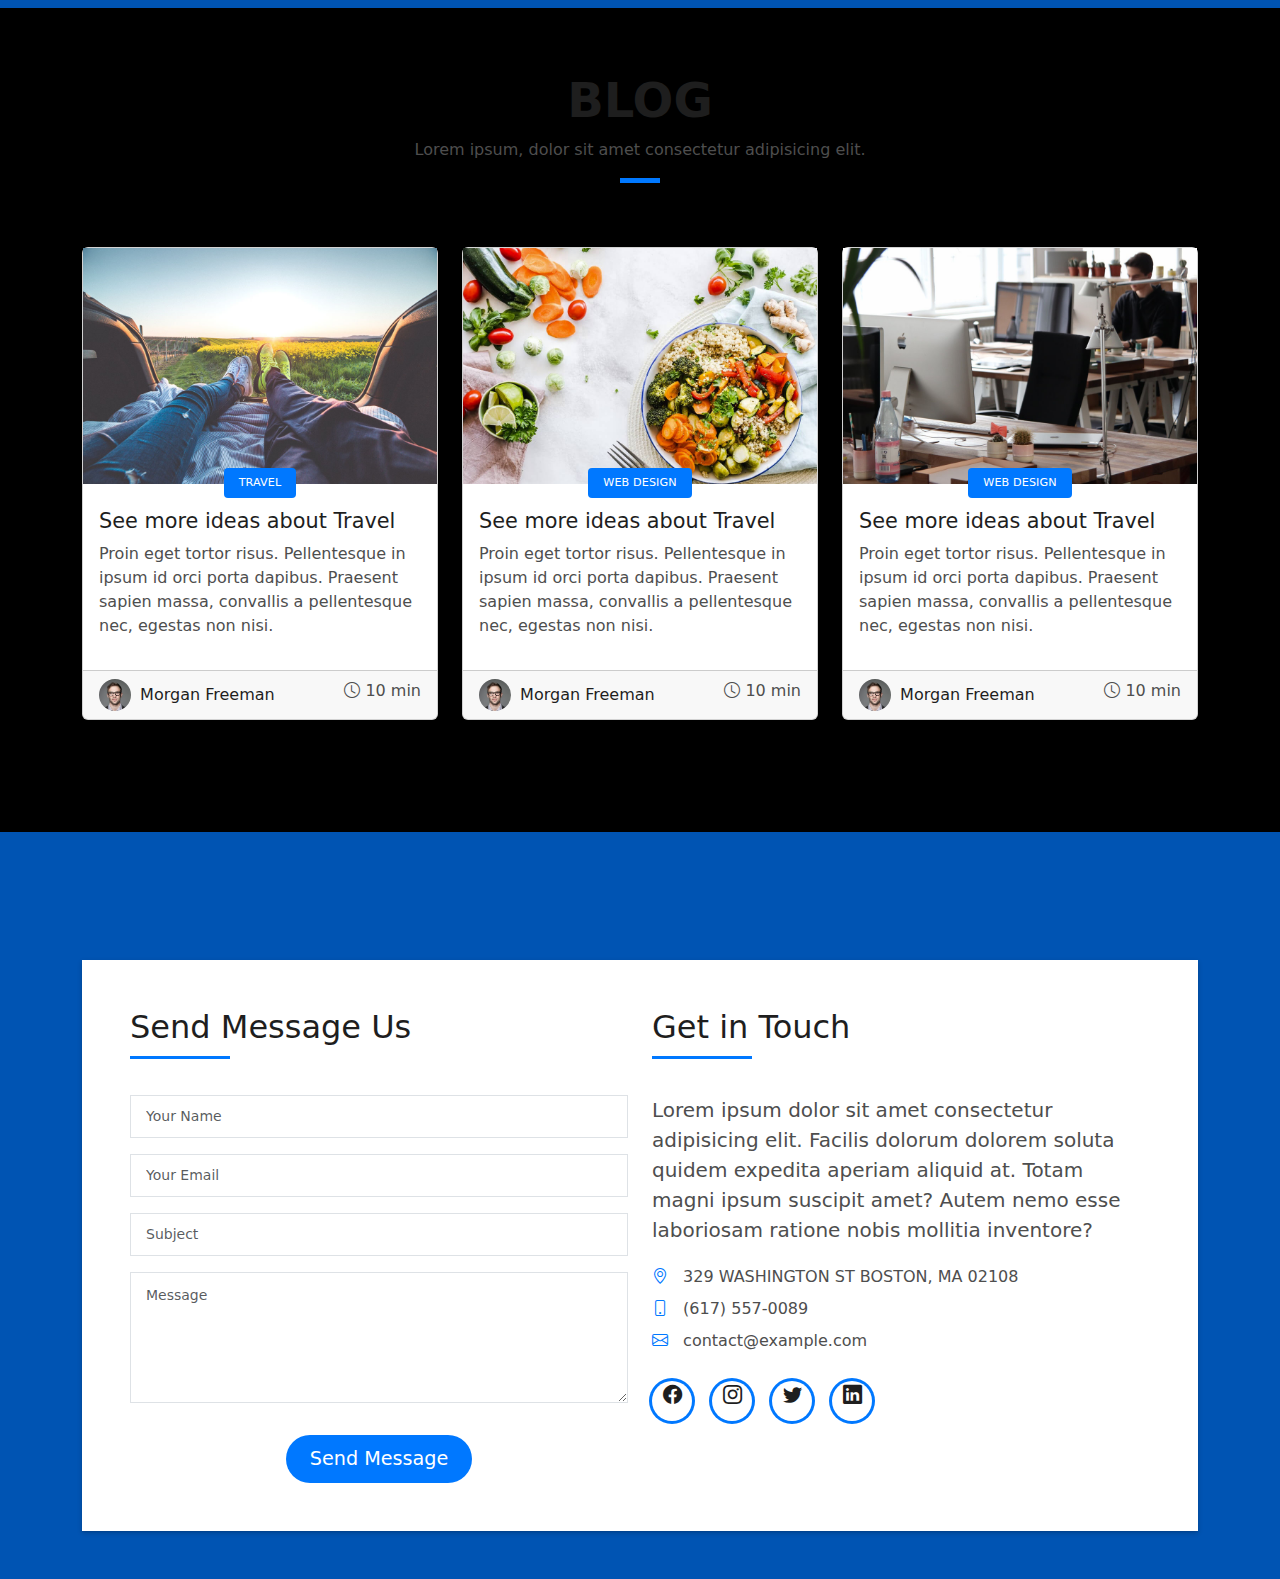
==== commit f6f3fe8d: "Update index.html" ====
--- a/index.html
+++ b/index.html
@@ -94,7 +94,7 @@
                   <div class="row">
                     <div class="col-sm-6 col-md-5">
                       <div class="about-img">
-                        <img src="assets/img/testimonial-2.jpg" class="img-fluid rounded b-shadow-a" alt="">
+                        <img src="assets/img/about-eva.jpeg" class="img-fluid rounded b-shadow-a" alt="">
                       </div>
                     </div>
                     <div class="col-sm-6 col-md-7">
@@ -107,22 +107,22 @@
                     </div>
                   </div>
                   <div class="skill-mf">
-                    <p class="title-s">Skill</p>
-                    <span>HTML</span> <span class="pull-right">85%</span>
+                    <p class="title-s">Skills</p>
+                    <span>Data Visualization: Tableau, Power BI, NodeXL</span> <span class="pull-right">85%</span>
                     <div class="progress">
                       <div class="progress-bar" role="progressbar" style="width: 85%;" aria-valuenow="85" aria-valuemin="0" aria-valuemax="100"></div>
                     </div>
-                    <span>CSS3</span> <span class="pull-right">75%</span>
+                    <span>Programming Languages: R, Python, SQL</span> <span class="pull-right">70%</span>
                     <div class="progress">
-                      <div class="progress-bar" role="progressbar" style="width: 75%" aria-valuenow="75" aria-valuemin="0" aria-valuemax="100"></div>
-                    </div>
-                    <span>PHP</span> <span class="pull-right">50%</span>
+                      <div class="progress-bar" role="progressbar" style="width: 70%" aria-valuenow="70" aria-valuemin="0" aria-valuemax="100"></div>
+                    </div>
+                    <span>Data Analysis: IBM SPSS, WEKA, RapidMiner</span> <span class="pull-right">60%</span>
                     <div class="progress">
-                      <div class="progress-bar" role="progressbar" style="width: 50%" aria-valuenow="50" aria-valuemin="0" aria-valuemax="100"></div>
-                    </div>
-                    <span>JAVASCRIPT</span> <span class="pull-right">90%</span>
+                      <div class="progress-bar" role="progressbar" style="width: 60%" aria-valuenow="60" aria-valuemin="0" aria-valuemax="100"></div>
+                    </div>
+                    <span>Web Development: HTML, CSS, JavaScript</span> <span class="pull-right">40%</span>
                     <div class="progress">
-                      <div class="progress-bar" role="progressbar" style="width: 90%" aria-valuenow="90" aria-valuemin="0" aria-valuemax="100"></div>
+                      <div class="progress-bar" role="progressbar" style="width: 40%" aria-valuenow="40" aria-valuemin="0" aria-valuemax="100"></div>
                     </div>
                   </div>
                 </div>
--- a/assets/css/style.css
+++ b/assets/css/style.css
@@ -1,14 +1,6 @@
 /*--------------------------------------------------------------
 # General
 --------------------------------------------------------------*/
-/* Style the video: 100% width and height to cover the entire window */
-#myVideo {
-  position: fixed;
-  right: 0;
-  bottom: 0;
-  min-width: 100%;
-  min-height: 100%;
-}
 
 body {
   background-color: #000000;
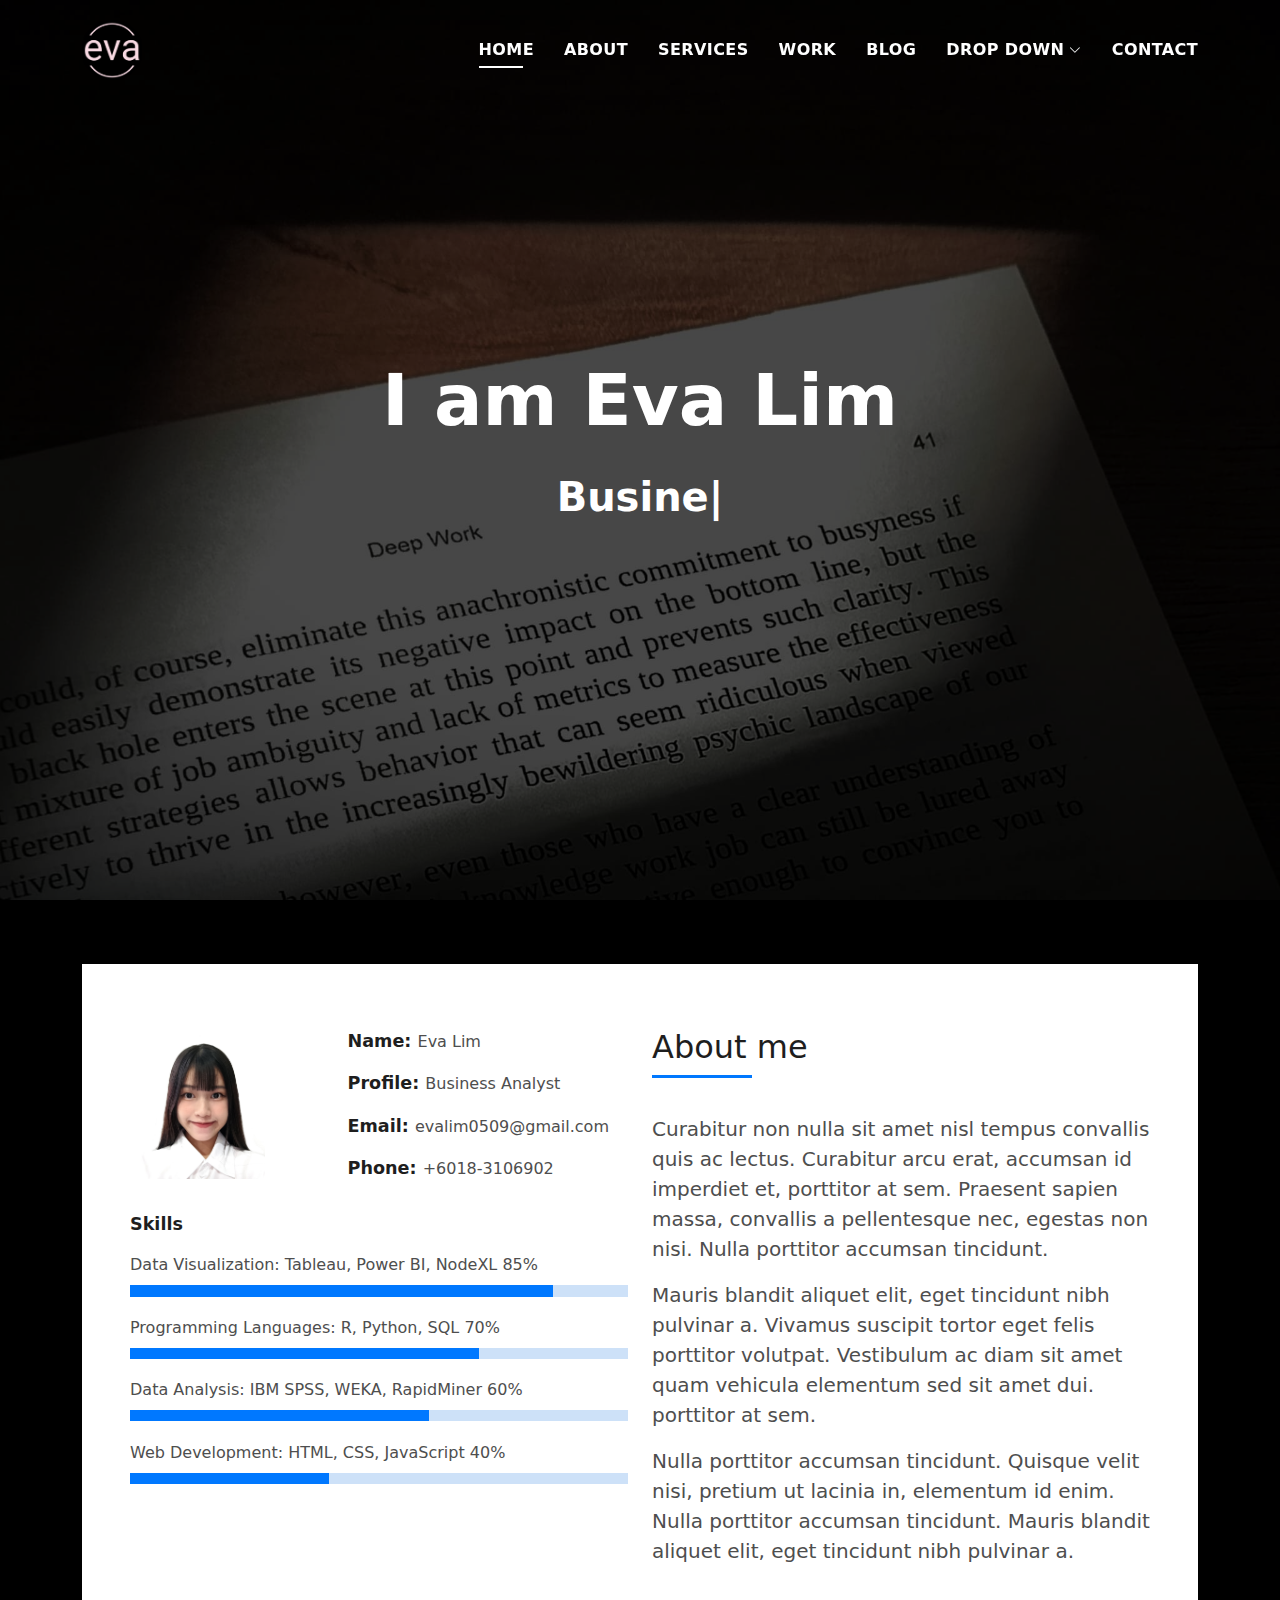
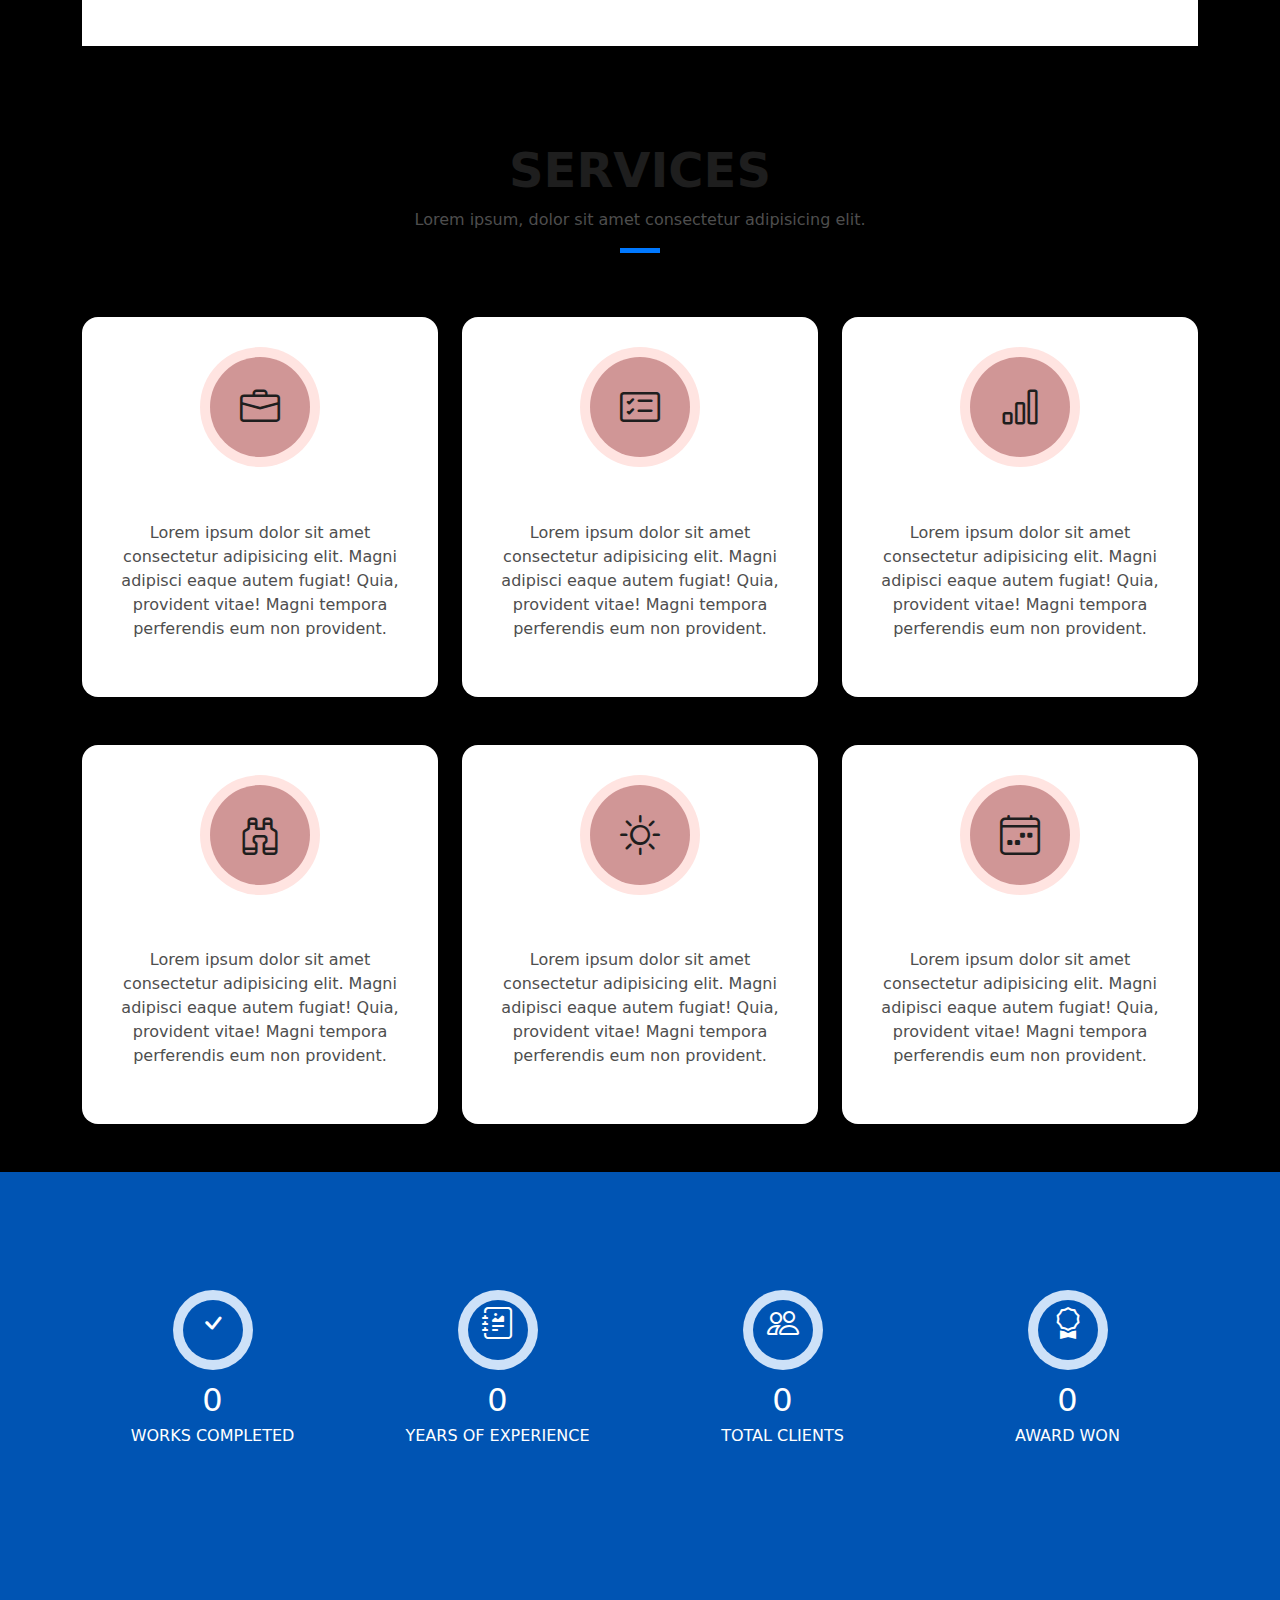
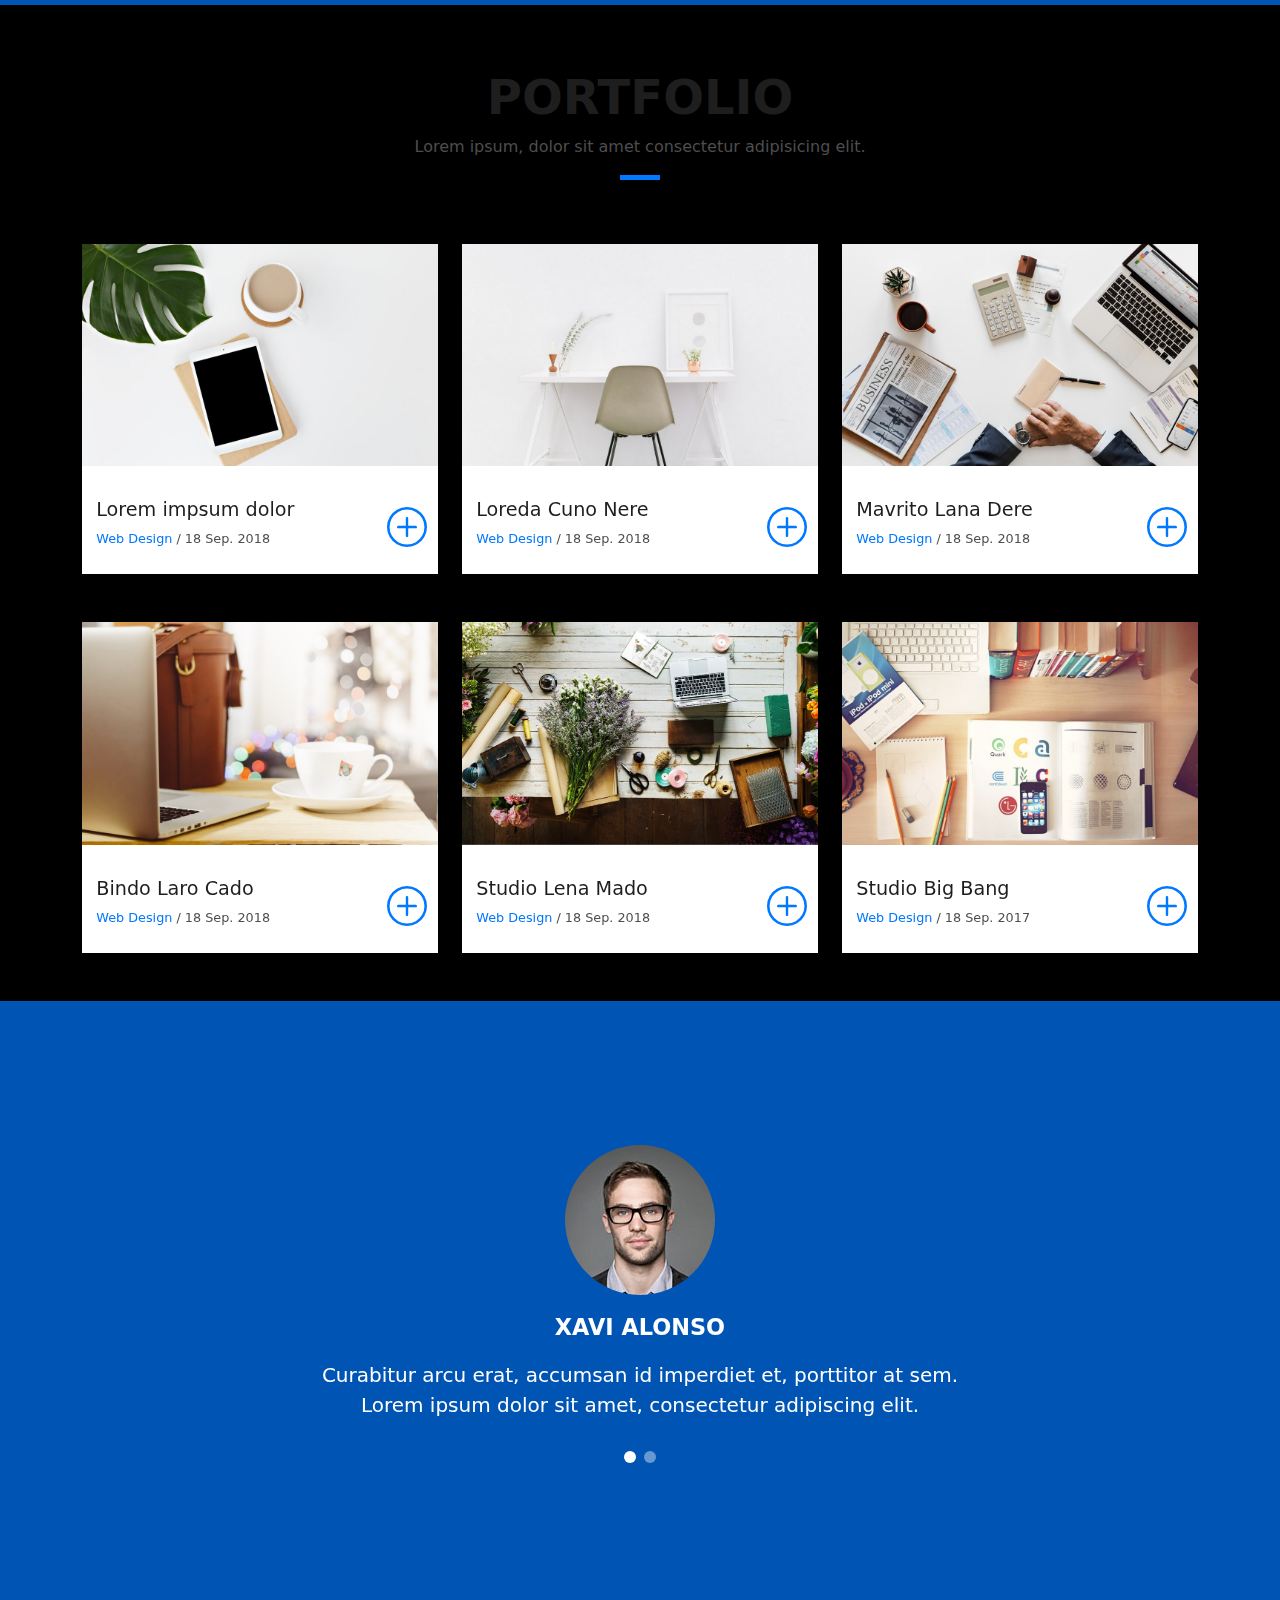
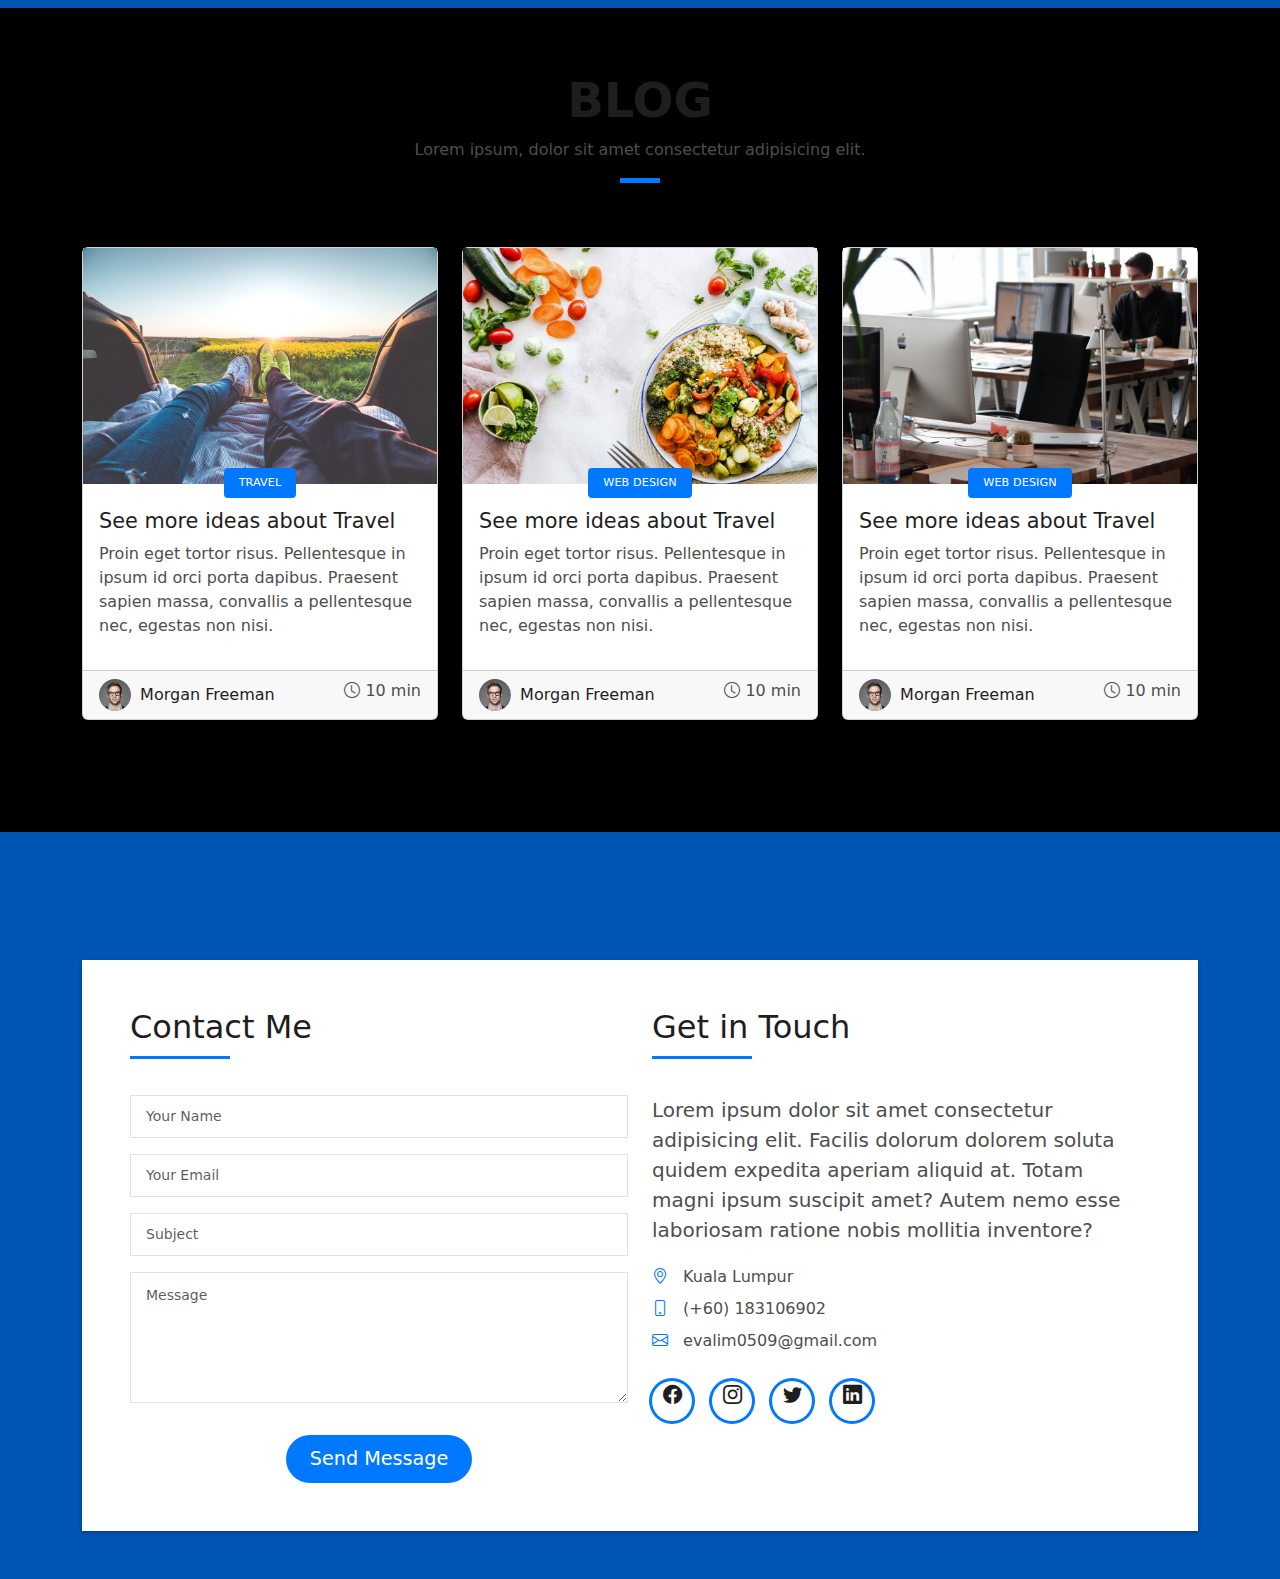
==== commit 3aa9b515: "Update index.html" ====
--- a/index.html
+++ b/index.html
@@ -665,7 +665,7 @@
                   <div class="col-md-6">
                     <div class="title-box-2">
                       <h5 class="title-left">
-                        Send Message Us
+                        Contact Me
                       </h5>
                     </div>
                     <div>
@@ -717,9 +717,9 @@
                         mollitia inventore?
                       </p>
                       <ul class="list-ico">
-                        <li><span class="bi bi-geo-alt"></span> 329 WASHINGTON ST BOSTON, MA 02108</li>
-                        <li><span class="bi bi-phone"></span> (617) 557-0089</li>
-                        <li><span class="bi bi-envelope"></span> contact@example.com</li>
+                        <li><span class="bi bi-geo-alt"></span> Kuala Lumpur</li>
+                        <li><span class="bi bi-phone"></span> (+60) 183106902</li>
+                        <li><span class="bi bi-envelope"></span> evalim0509@gmail.com</li>
                       </ul>
                     </div>
                     <div class="socials">
@@ -727,7 +727,7 @@
                         <li><a href=""><span class="ico-circle"><i class="bi bi-facebook"></i></span></a></li>
                         <li><a href=""><span class="ico-circle"><i class="bi bi-instagram"></i></span></a></li>
                         <li><a href=""><span class="ico-circle"><i class="bi bi-twitter"></i></span></a></li>
-                        <li><a href=""><span class="ico-circle"><i class="bi bi-linkedin"></i></span></a></li>
+                        <li><a href="https://www.linkedin.com/in/eva-lim-0509/"><span class="ico-circle"><i class="bi bi-linkedin"></i></span></a></li>
                       </ul>
                     </div>
                   </div>
--- a/assets/css/style.css
+++ b/assets/css/style.css
@@ -263,7 +263,7 @@
   line-height: 1.55;
   margin: 0 auto;
   text-align: center;
-  box-shadow: 0 0 0 10px #0078ff;
+  box-shadow: 0 0 0 10px #FFE4E1;
   display: block;
 }
 
@@ -828,6 +828,7 @@
 
 .about-mf .about-img img {
   margin-left: 10px;
+  height: 151px; /* Set the desired height */
 }
 
 @media (min-width: 767px) {
@@ -867,7 +868,7 @@
 .service-box:hover .ico-circle {
   transition: all 500ms ease;
   color: #fff;
-  background-color: #0078ff;
+  background-color: #d09696;
   box-shadow: 0 0 0 10px #cde1f8;
 }
 
@@ -881,6 +882,7 @@
   display: inline-flex;
   align-items: center;
   justify-content: center;
+  background-color: #d09696;
 }
 
 .service-box .ico-circle i {
@@ -893,6 +895,7 @@
   text-transform: uppercase;
   text-align: center;
   padding: 0.4rem 0;
+  color: #fff;
 }
 
 .service-box .s-description {
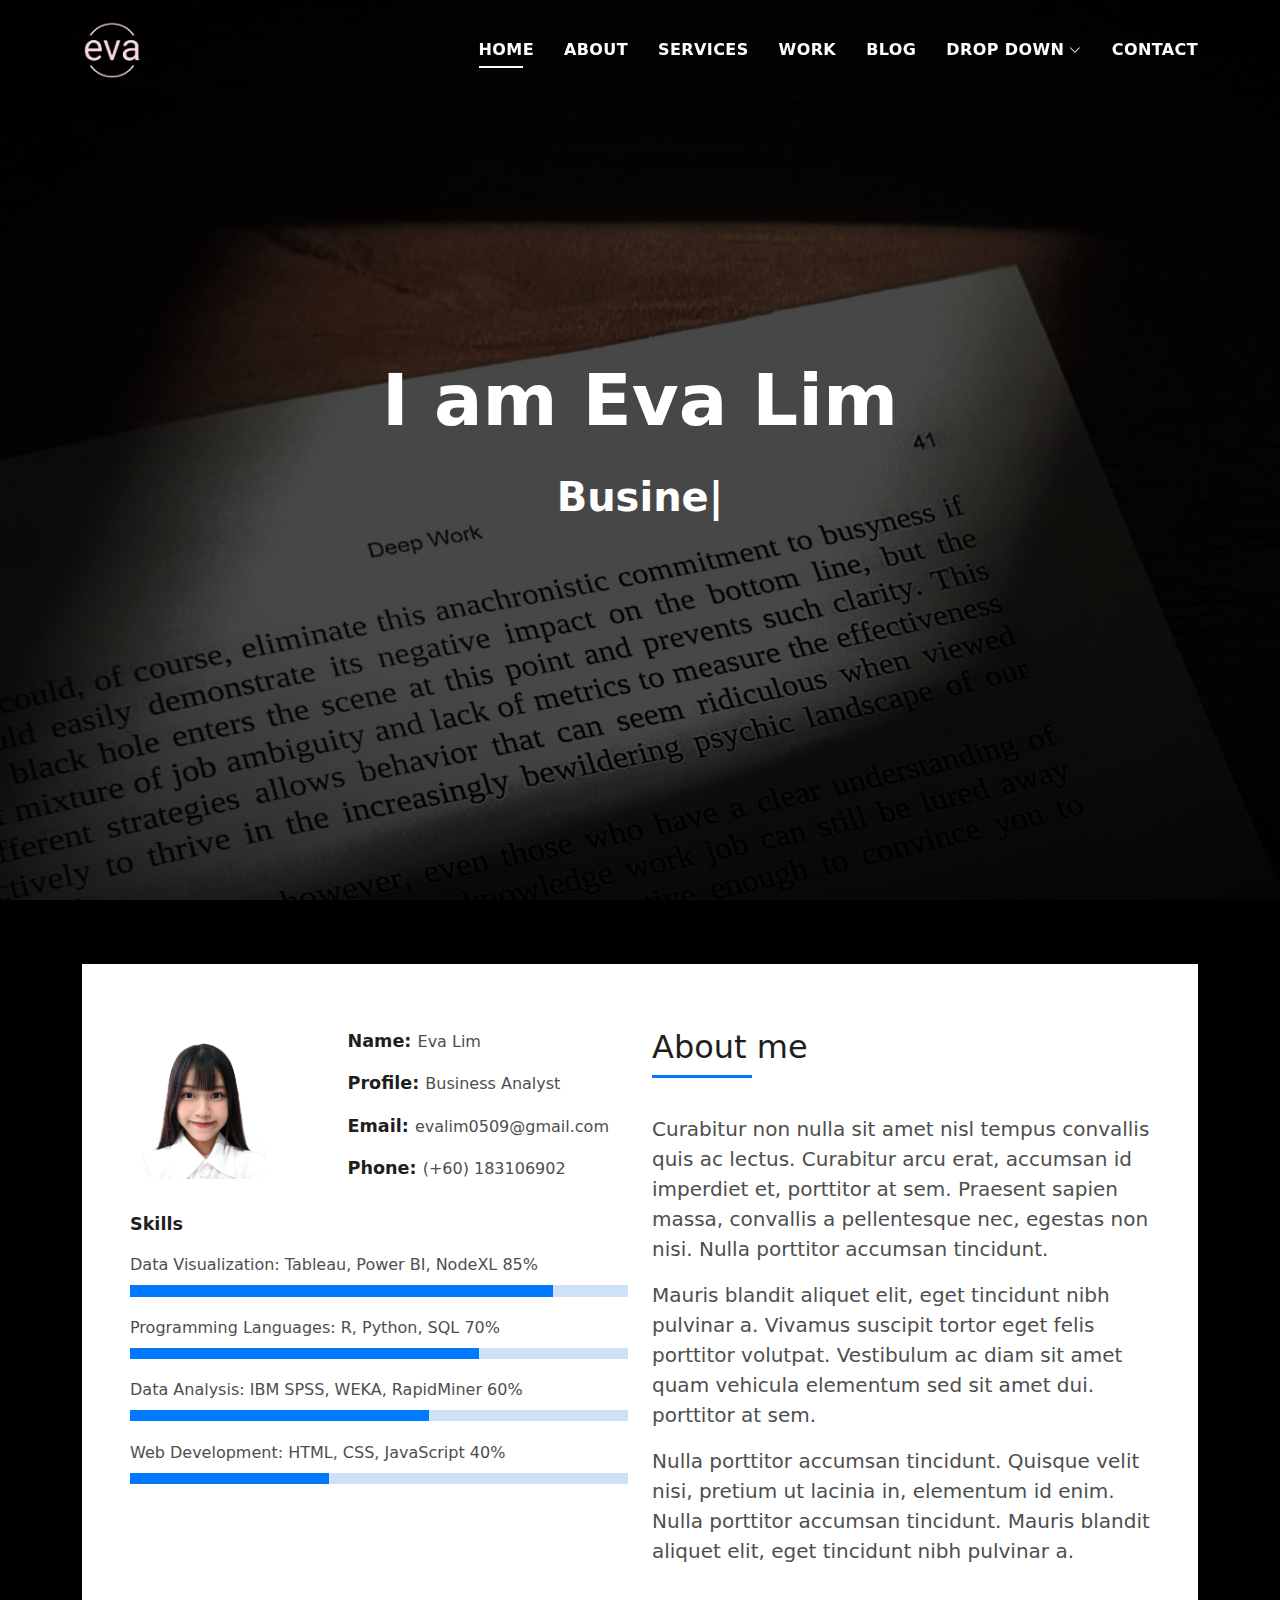
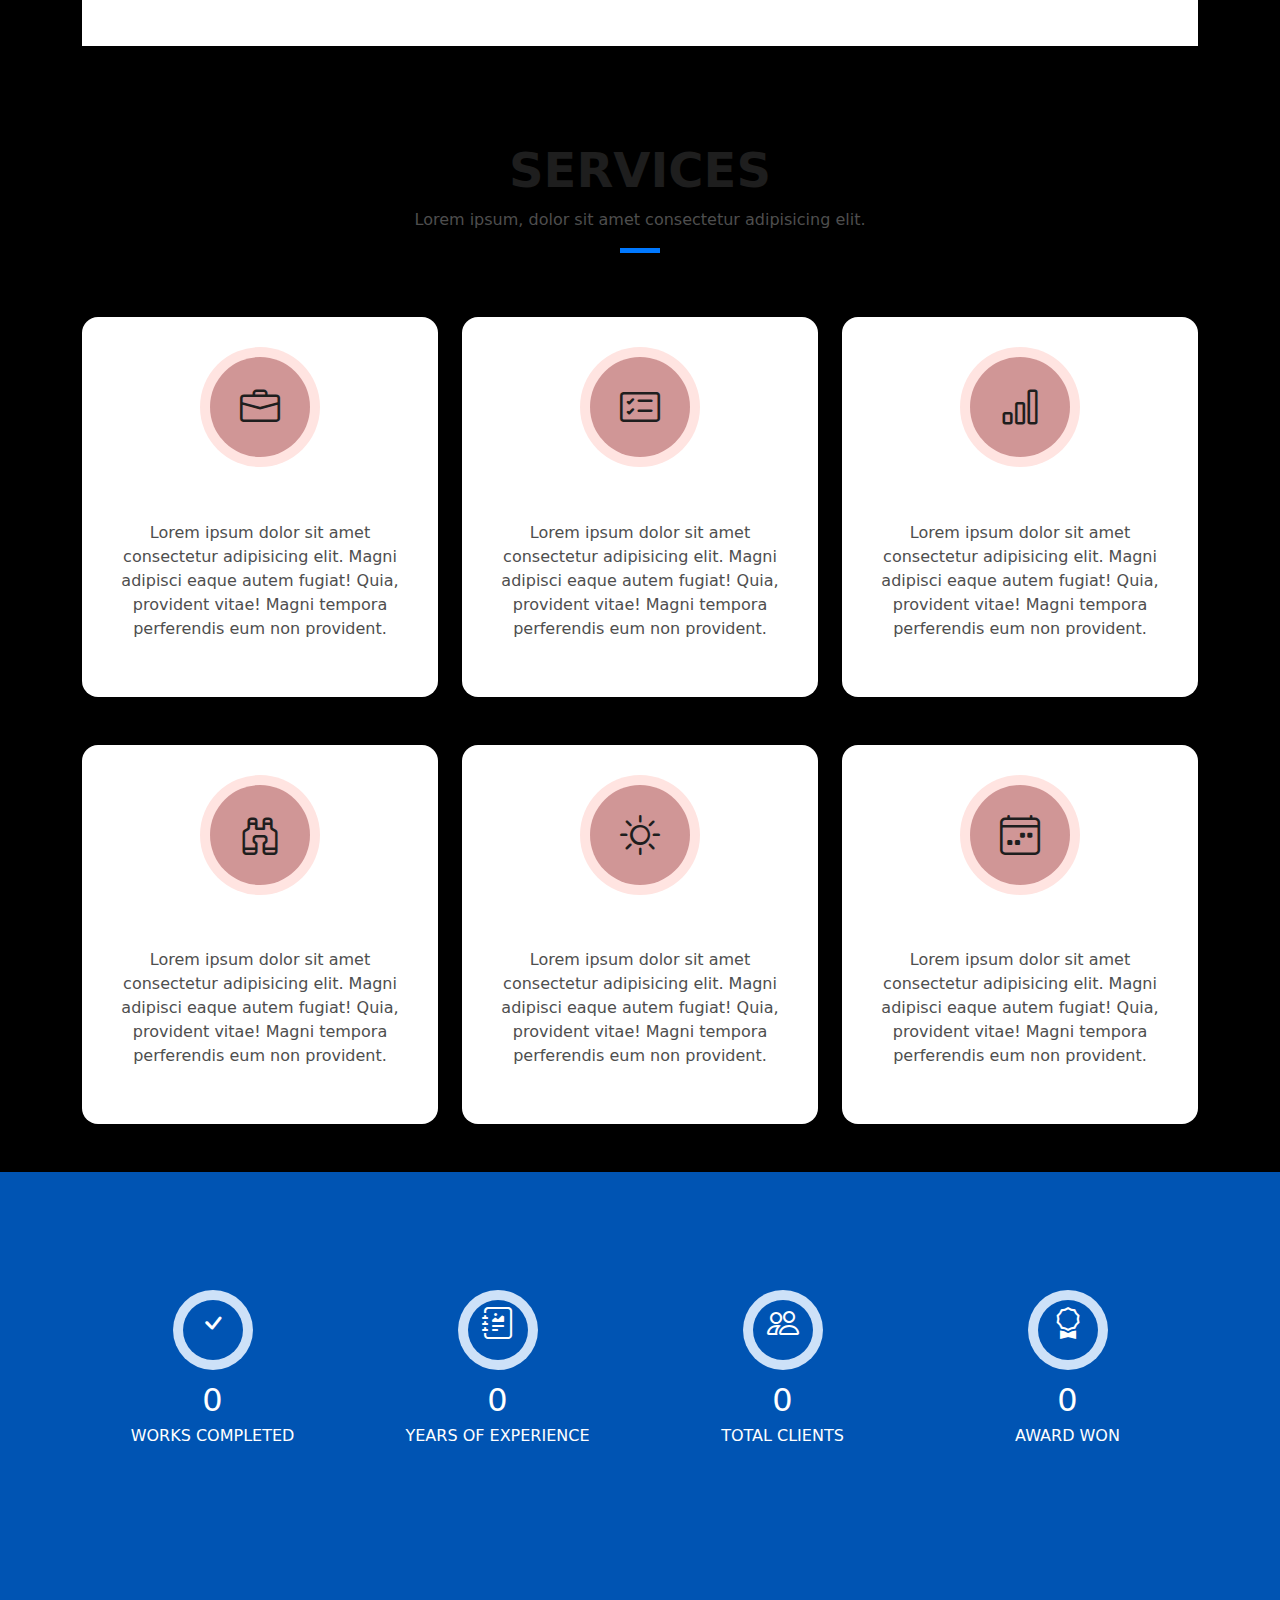
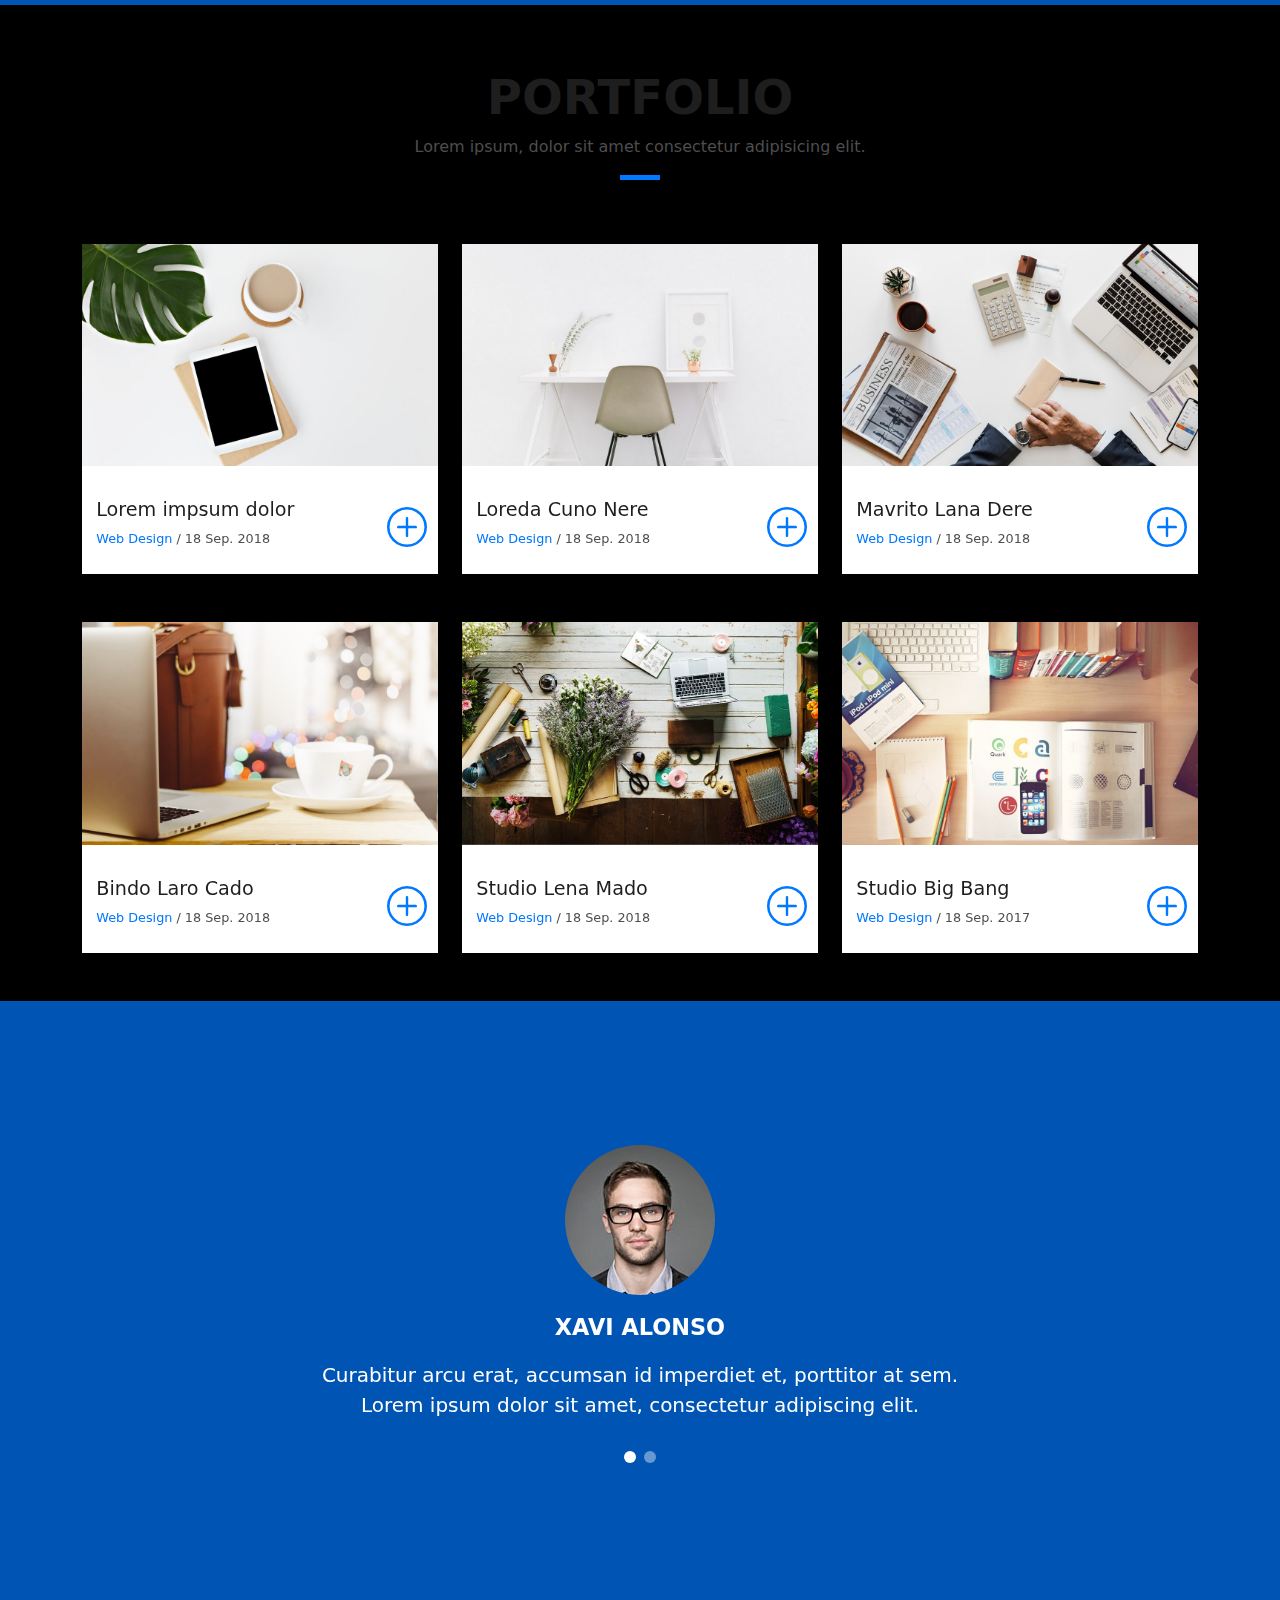
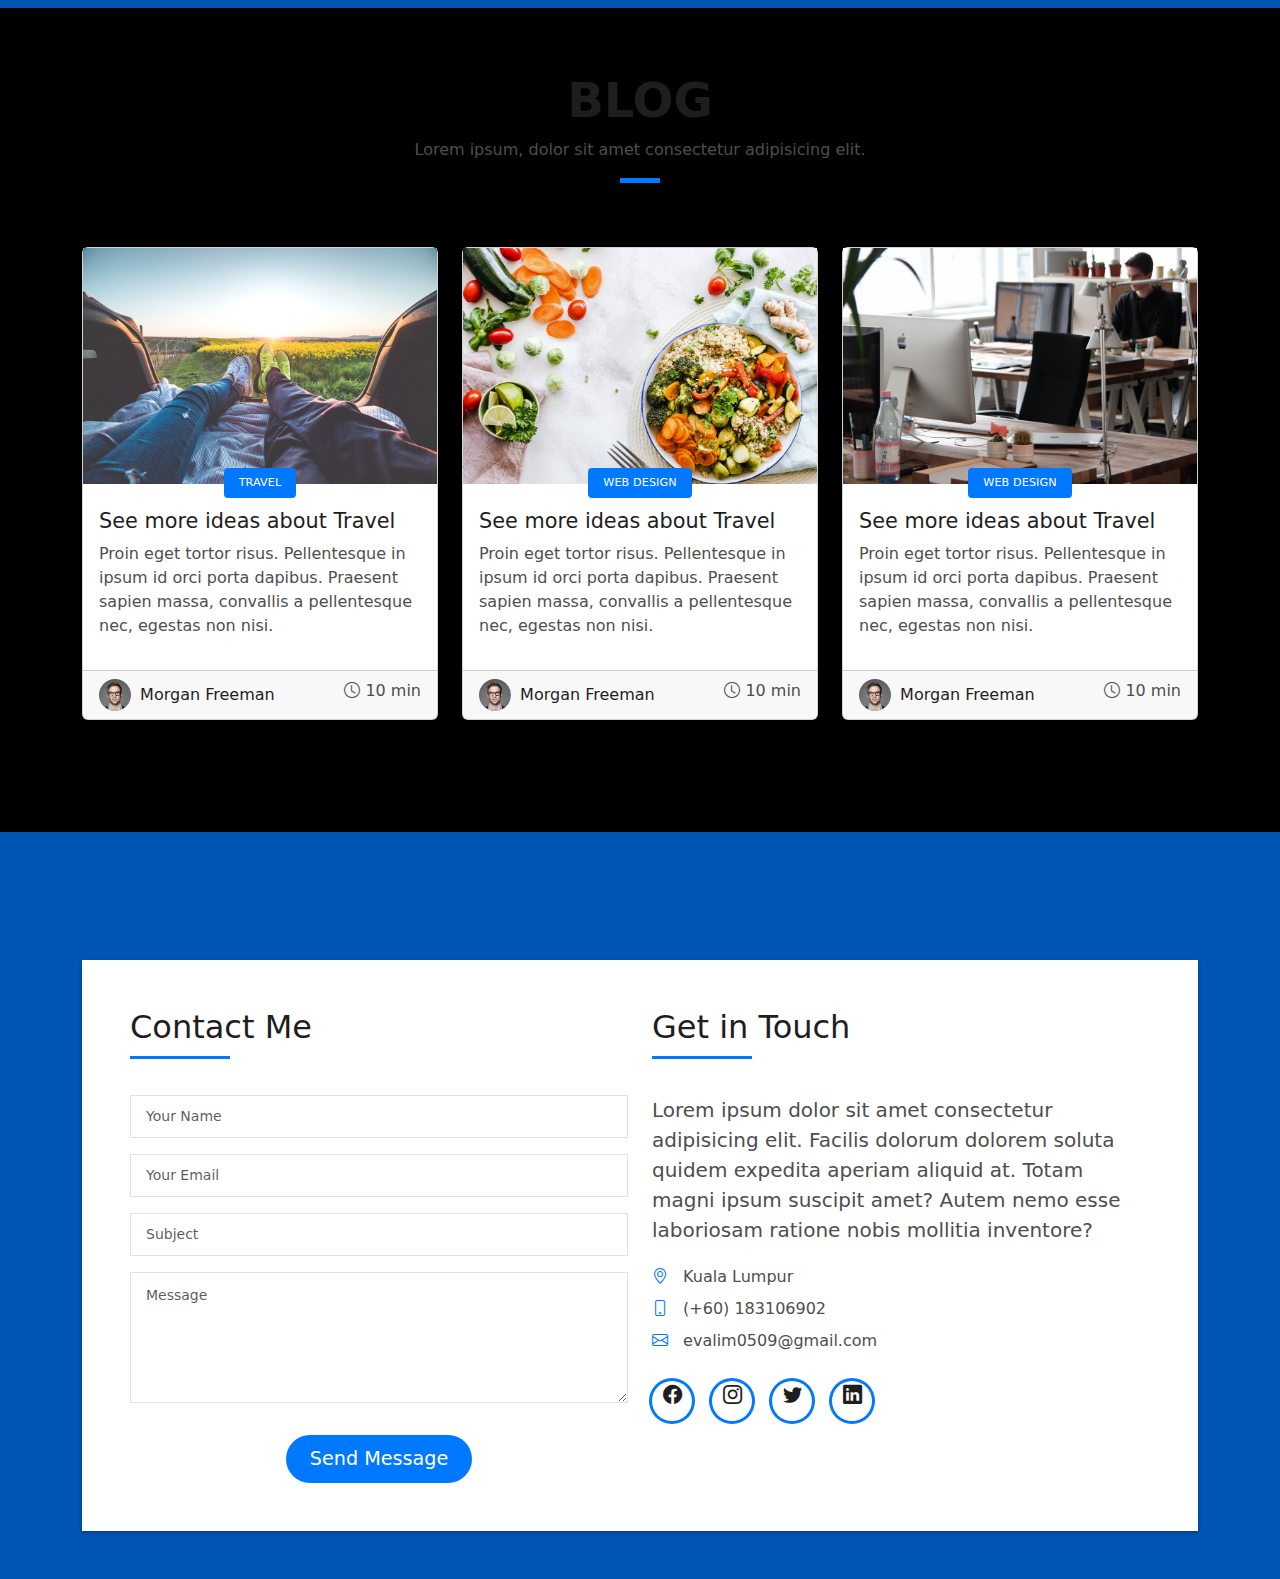
==== commit e0fd113b: "Update index.html" ====
--- a/index.html
+++ b/index.html
@@ -102,7 +102,7 @@
                         <p><span class="title-s">Name: </span> <span>Eva Lim</span></p>
                         <p><span class="title-s">Profile: </span> <span>Business Analyst</span></p>
                         <p><span class="title-s">Email: </span> <span>evalim0509@gmail.com</span></p>
-                        <p><span class="title-s">Phone: </span> <span>+6018-3106902</span></p>
+                        <p><span class="title-s">Phone: </span> <span>(+60) 183106902</span></p>
                       </div>
                     </div>
                   </div>
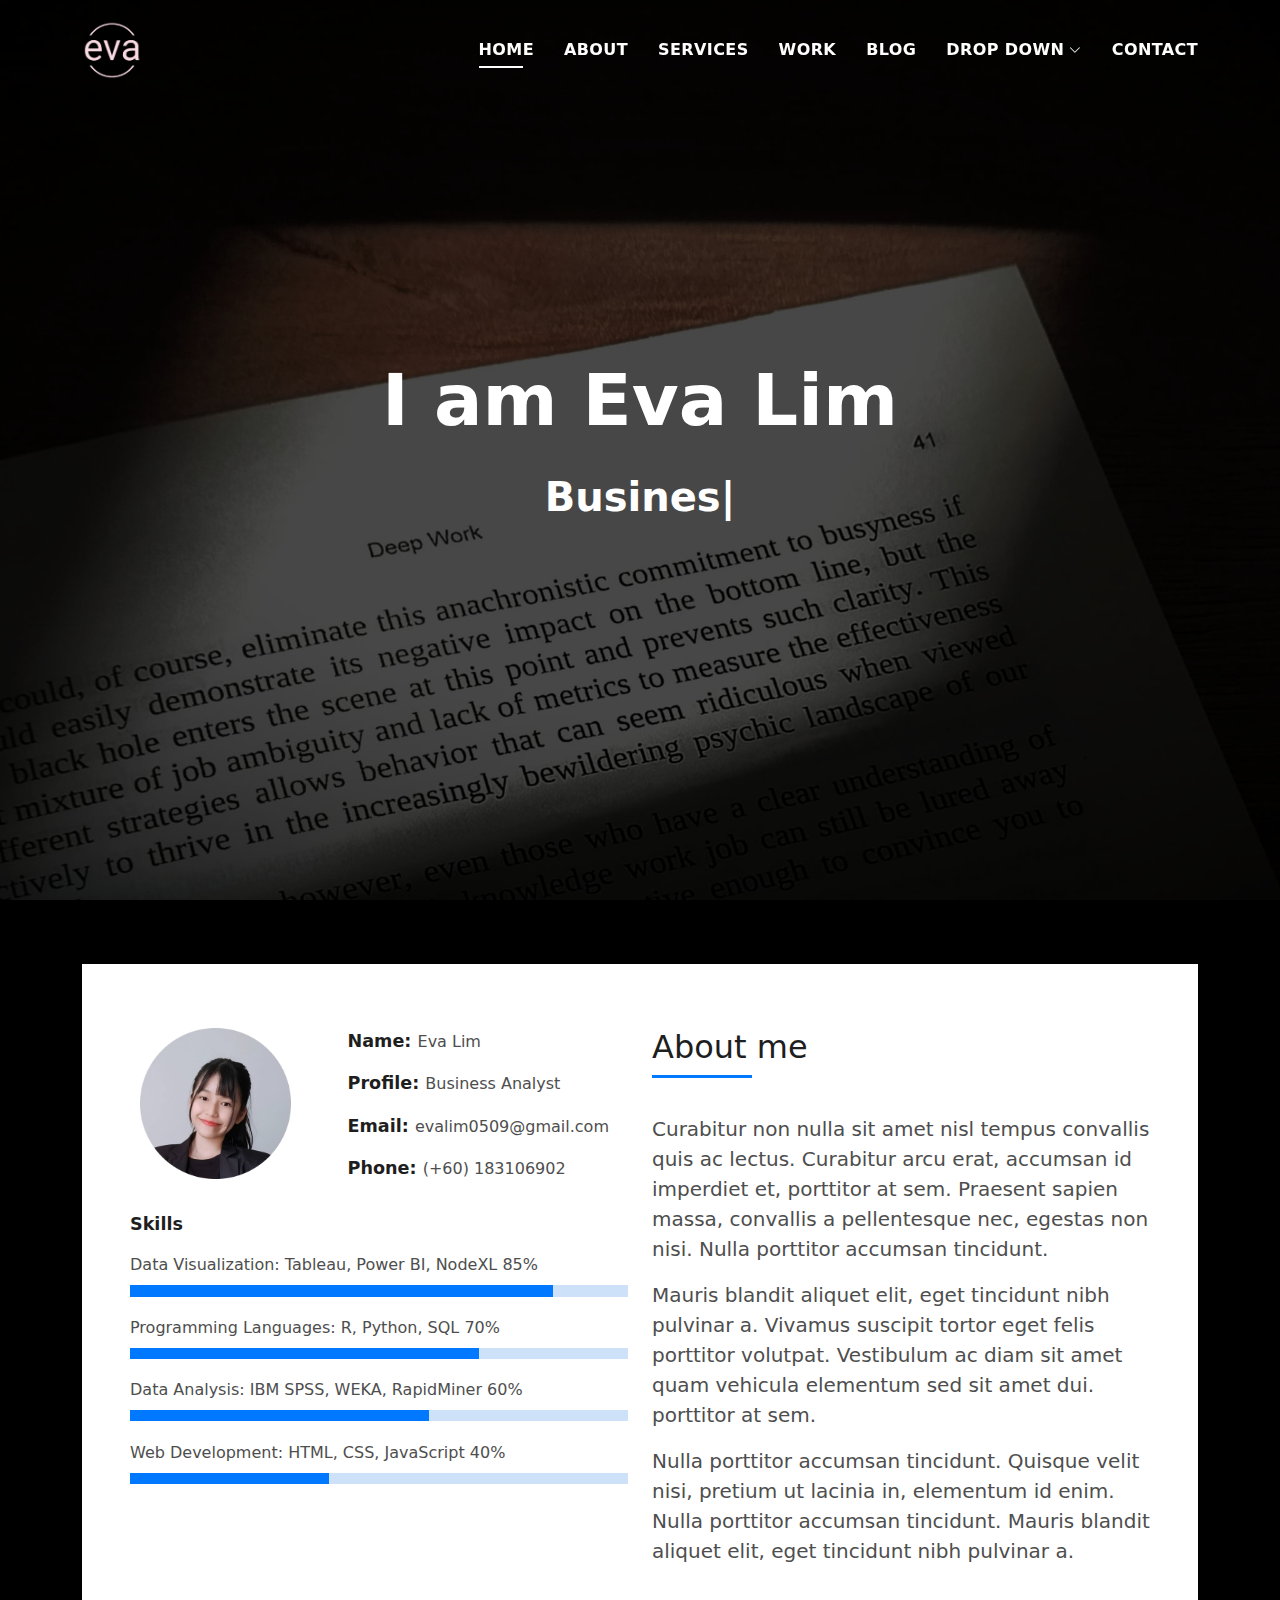
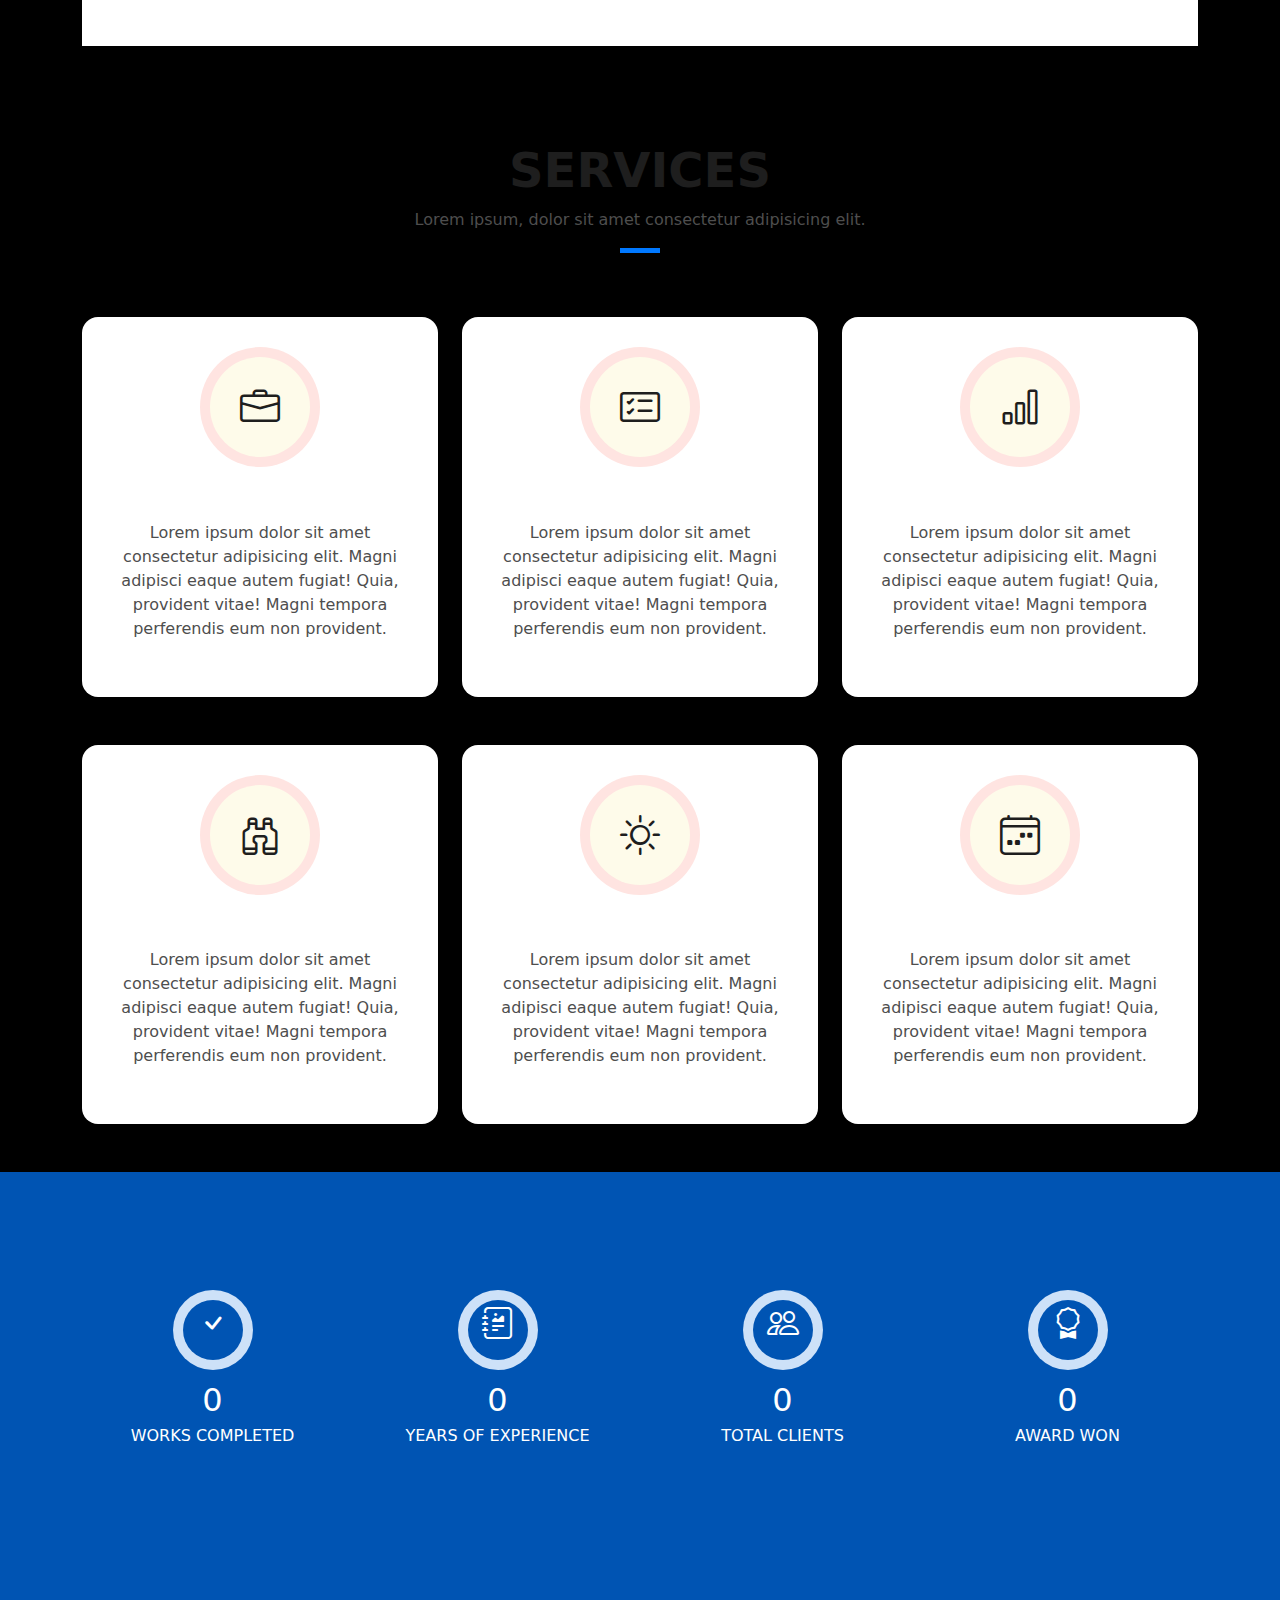
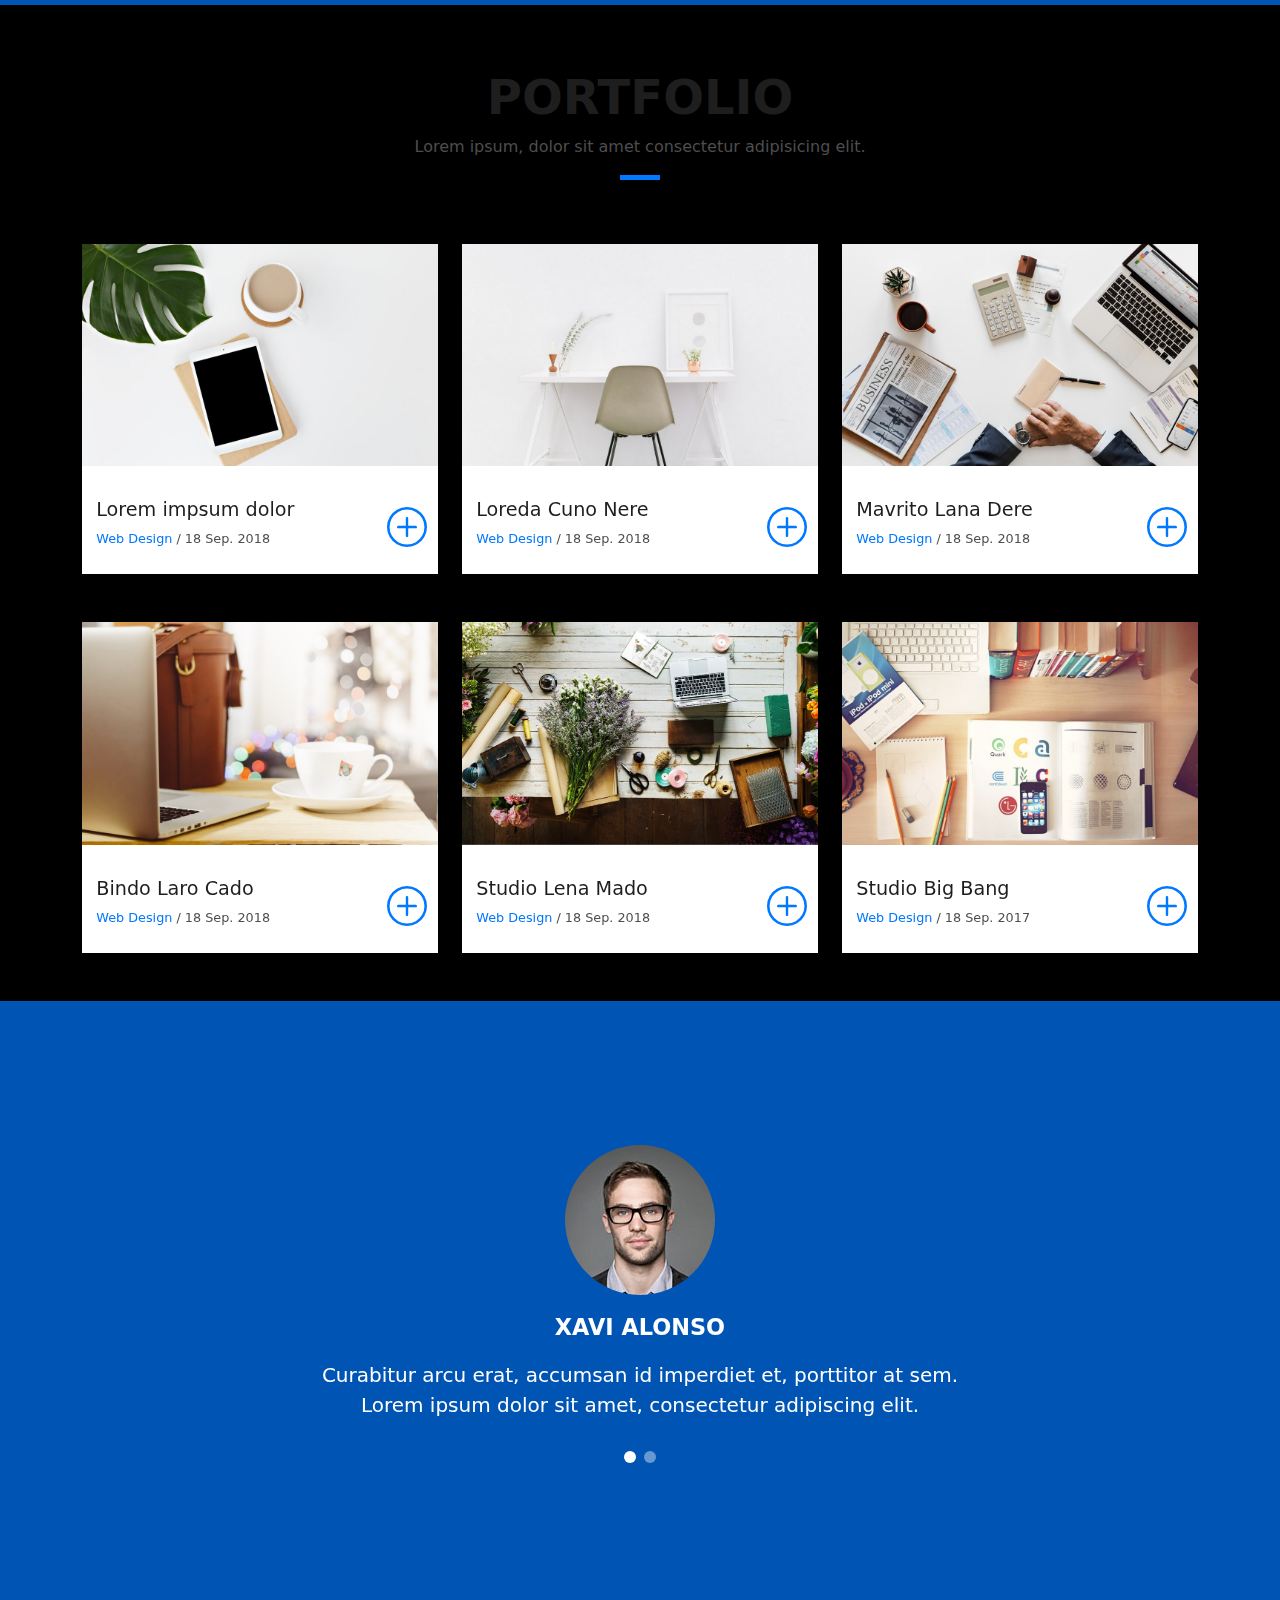
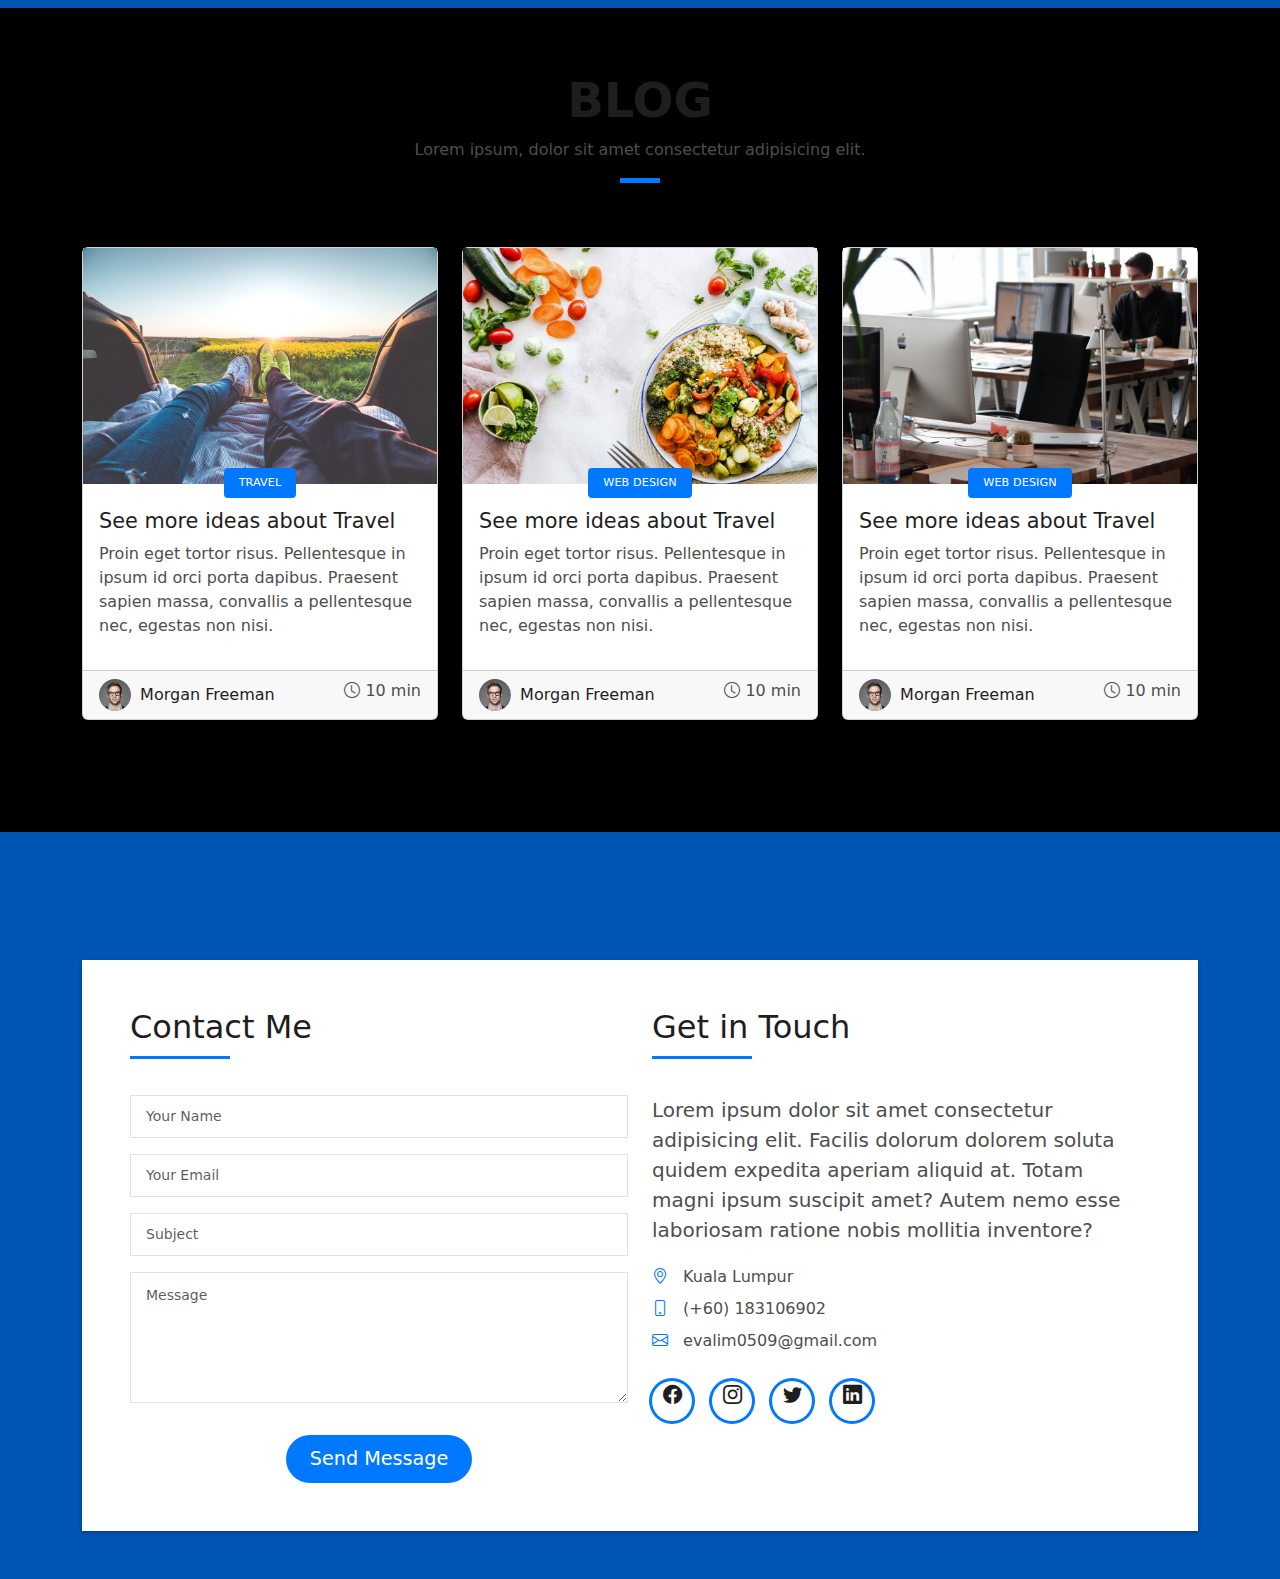
==== commit 1d1a5b21: "Update index.html" ====
--- a/index.html
+++ b/index.html
@@ -5,7 +5,7 @@
   <meta charset="utf-8">
   <meta content="width=device-width, initial-scale=1.0" name="viewport">
 
-  <title>Eva's Portfolio - Index</title>
+  <title>Eva - Home</title>
   <meta content="" name="description">
   <meta content="" name="keywords">
 
@@ -94,7 +94,7 @@
                   <div class="row">
                     <div class="col-sm-6 col-md-5">
                       <div class="about-img">
-                        <img src="assets/img/about-eva.jpeg" class="img-fluid rounded b-shadow-a" alt="">
+                        <img src="assets/img/about-eva.png" class="img-fluid rounded b-shadow-a" alt="">
                       </div>
                     </div>
                     <div class="col-sm-6 col-md-7">
--- a/assets/css/style.css
+++ b/assets/css/style.css
@@ -868,8 +868,8 @@
 .service-box:hover .ico-circle {
   transition: all 500ms ease;
   color: #fff;
-  background-color: #d09696;
-  box-shadow: 0 0 0 10px #cde1f8;
+  background-color: #FEFBEA;
+  box-shadow: 0 0 0 10px #E6E3D3;
 }
 
 .service-box .service-ico {
@@ -882,7 +882,7 @@
   display: inline-flex;
   align-items: center;
   justify-content: center;
-  background-color: #d09696;
+  background-color: #FEFBEA;
 }
 
 .service-box .ico-circle i {
